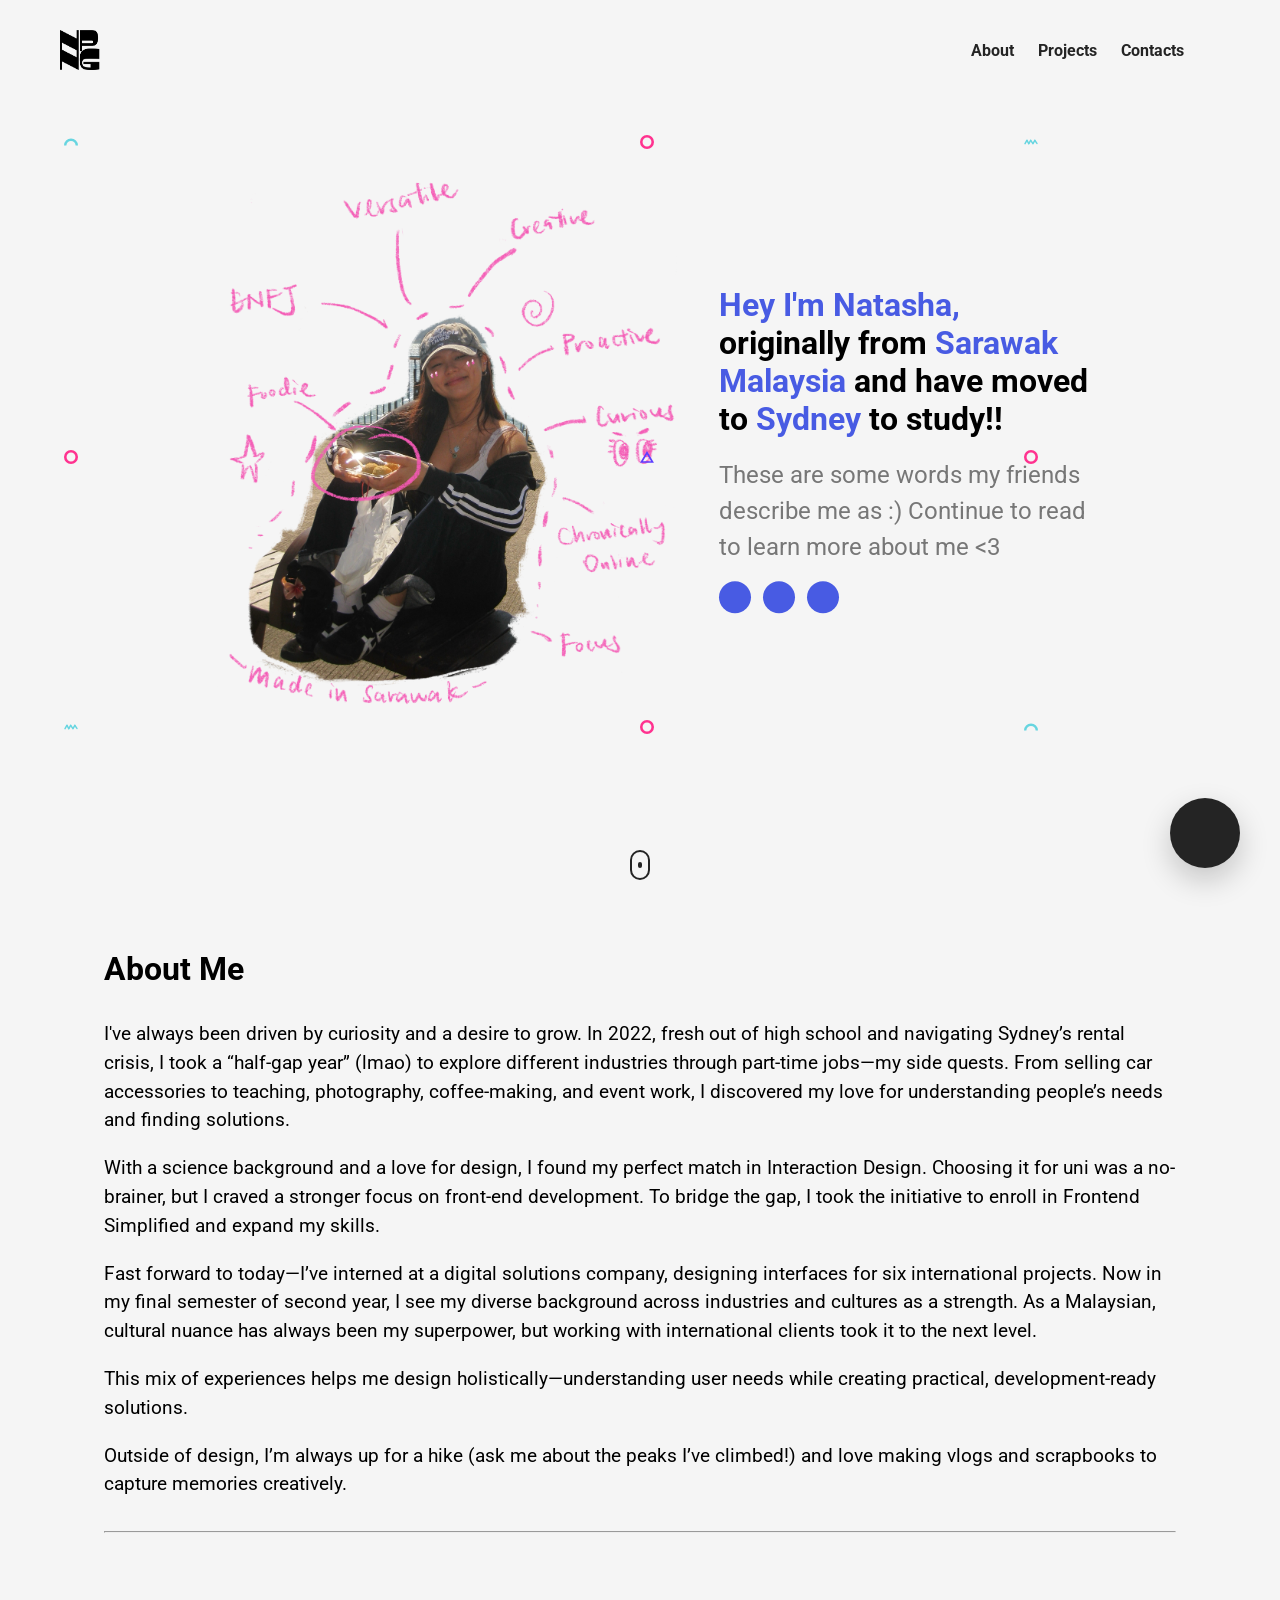
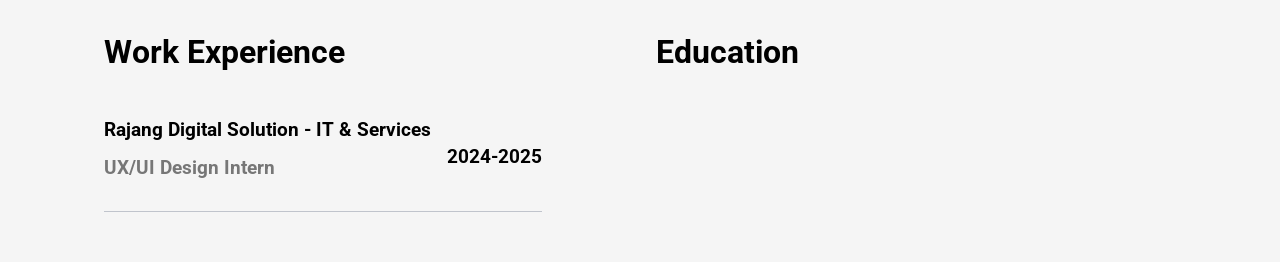
==== about.html @ e4302558 "about and herculabs casestudy" ====
<!DOCTYPE html>
<html lang="en">
  <head>
    <meta charset="UTF-8" />
    <meta name="viewport" content="width=device-width, initial-scale=1.0" />
    <title>About</title>
    <link rel="stylesheet" href="style.css" />
    <script
      src="https://kit.fontawesome.com/a0bb057924.js"
      crossorigin="anonymous"
    ></script>
    <script src="script.js"></script>
    <script
      type="text/javascript"
      src="https://cdn.jsdelivr.net/npm/@emailjs/browser@4/dist/email.min.js"
    ></script>
    <script type="text/javascript">
      (function () {
        emailjs.init("CjztJaVfCr5f5FXRR");
      })();
    </script>
  </head>
  <body>
    <section id="landing-page" onmousemove="moveBackground(event)">
      <nav>
        <figure>
          <a href="index.html"
            ><img id="personal-logo" src="./assets/personal--logo.png" alt=""
          /></a>
        </figure>
        <ul class="nav__link--list">
          <li class="nav__link">
            <a
              href="#"
              class="nav__link--anchor link__hover-effect link__hover-effect--black"
              onclick="toggleModal()"
              >About</a
            >
          </li>
          <li class="nav__link">
            <a
              href="#projects"
              class="nav__link--anchor link__hover-effect link__hover-effect--black"
              >Projects</a
            >
          </li>
          <li class="nav__link">
            <a
              href="#"
              class="nav__link--anchor link__hover-effect link__hover-effect--black"
              onclick="toggleModal()"
              >Contacts</a
            >
          </li>
          <li class="nav__link click" onclick="toggleContrast()">
            <a
              href="#"
              class="nav__link--anchor link__hover-effect link__hover-effect--black"
              ><i class="fas fa-adjust"></i
            ></a>
          </li>
        </ul>
      </nav>

      <header class="header">
        <div class="row__hori">
          <div >
            <figure class="me__img--wrapper">
              <img src="./assets/about/me.PNG" alt="" />
            </figure>
          </div>
          <div class="header__content">
            <h1 class="about--title text--blue">Hey I'm Natasha,</h1>
            <span
              ><h1 class="about--title">
                originally from
                <span class="text--blue">Sarawak Malaysia</span> and have moved
                to <span class="text--blue">Sydney</span> to study!!
              </h1></span
            >
            <br />
            <p class="about--subtitle">
              These are some words my friends describe me as :) Continue to read
              to learn more about me <3
            </p>

            <div class="social__list">
              <a
                href="https://www.linkedin.com/in/natasha-p-ng-9a0a41269/"
                target="_blank"
                class="social__link bg--blue click"
                ><i class="fab fa-linkedin-in"></i
              ></a>
              <a
                href="https://github.com/cubelemon"
                target="_blank"
                class="social__link bg--blue click"
                ><i class="fab fa-github"></i
              ></a>
              <a
                href="./assets/Natasha_Resume_August_2024 copy.pdf"
                target="_blank"
                class="social__link bg--blue click"
                ><i class="fas fa-file-pdf"></i
              ></a>
            </div>
          </div>

          <!-- <div class="row__half">
                <figure class="header__img--wrapper">
                    <img src="/assets/herculabs__mockup.png" alt="" class="header__img">
                </figure>
              </div> -->
        </div>
      </header>

      <a href="#">
        <button class="mail__btn click" onclick="toggleModal()">
          <i class="fa-solid fa-envelope"></i>
        </button>
      </a>
      <a href="#projects" class="scroll">
        <div class="scroll__icon click"></div>
      </a>

      <div class="modal">
        <div class="modal__half modal__about">
          <h3 class="modal__title modal__title--about">
            Here's a bit about me
          </h3>
          <h4 class="modal__sub-title modal__sub-title--about">
            UX Designer / Frontend Engineer
          </h4>
          <p class="modal__para">
            I'm a 19 year-old
            <b class="text--orange">Interaction Design Student</b> with a strong
            passion for developing websites with great
            <b class="text--orange">user experiences</b>.
            <br />
            I currently work on high difficulty engineering problems and design
            briefs from a team of <b class="text--orange">talented</b> and
            <b class="text--orange">experienced</b> software engineers every
            day.
          </p>
          <div class="modal__languages">
            <div class="modal__languages">
              <figure class="modal__language">
                <img
                  class="modal__language--img"
                  src="https://upload.wikimedia.org/wikipedia/commons/thumb/3/38/HTML5_Badge.svg/240px-HTML5_Badge.svg.png"
                  alt=""
                />
                <span class="language__name">HTML</span>
              </figure>
              <figure class="modal__language">
                <img
                  class="modal__language--img"
                  src="https://cdn.iconscout.com/icon/free/png-256/css-131-722685.png"
                  alt=""
                />
                <span class="language__name">CSS</span>
              </figure>
              <figure class="modal__language">
                <img
                  class="modal__language--img"
                  src="https://cdn.iconscout.com/icon/free/png-256/javascript-1-225993.png"
                  alt=""
                />
                <span class="language__name">JavaScript</span>
              </figure>

              <figure class="modal__language">
                <img
                  class="modal__language--img"
                  src="https://cdn.iconscout.com/icon/free/png-256/react-3-1175109.png"
                  alt=""
                />
                <span class="language__name">React</span>
              </figure>

              <figure class="modal__language">
                <img
                  class="modal__language--img"
                  src="https://static-00.iconduck.com/assets.00/figma-icon-1024x1024-mvfh9xsk.png"
                  alt=""
                />
                <span class="language__name">Figma</span>
              </figure>

              <figure class="modal__language">
                <img
                  class="modal__language--img"
                  src="https://seeklogo.com/images/A/adobe-illustrator-logo-775FAF240B-seeklogo.com.png"
                  alt=""
                />
                <span class="language__name">Illustrator</span>
              </figure>

              <figure class="modal__language">
                <img
                  class="modal__language--img"
                  src="https://upload.wikimedia.org/wikipedia/commons/thumb/a/af/Adobe_Photoshop_CC_icon.svg/2101px-Adobe_Photoshop_CC_icon.svg.png"
                  alt=""
                />
                <span class="language__name">Photoshop</span>
              </figure>
              <!-- <figure class="modal__language">
                  <img
                    class="modal__language--img"
                    src="https://cdn.iconscout.com/icon/free/png-256/typescript-3521774-2945272.png"
                    alt=""
                  /> -->
              <!-- <span class="language__name">TypeScript</span>
                </figure>
  
                <figure class="modal__language">
                  <img
                    class="modal__language--img"
                    src="https://mobx.js.org/img/mobx.png"
                    alt=""
                  />
                  <span class="language__name">MobX</span>
                </figure> -->

              <!-- <figure class="modal__language">
                  <img
                    class="modal__language--img"
                    src="https://cdn.iconscout.com/icon/free/png-256/vue-282497.png"
                    alt=""
                  />
                  <span class="language__name">Vue</span>
                </figure>
                <figure class="modal__language">
                  <img
                    class="modal__language--img"
                    src="https://cdn.iconscout.com/icon/free/png-256/nuxt-dot-js-3628959-3030184.png"
                    alt=""
                  />
                  <span class="language__name">Nuxt</span>
                </figure> -->
            </div>
          </div>
        </div>
        <div class="modal__half modal__contact">
          <i class="fas fa-times modal__exit click" onclick="toggleModal()"></i>
          <h3 class="modal__title modal__title--contact">Let's have a chat</h3>
          <h3 class="modal__sub-title modal__sub-title--contact">
            I'm currently open to new oppurtunities.
          </h3>
          <form id="contact__form" onsubmit="contact(event)">
            <div class="form__item">
              <label class="form__item--label" for="name">Name</label>
              <input class="input" type="text" name="user_name" required />
            </div>

            <div class="form__item">
              <label class="form__item--label" for="name">Email</label>
              <input class="input" type="email" name="user_email" required />
            </div>

            <div class="form__item">
              <label class="form__item--label" for="name">Message</label>
              <textarea
                class="input"
                type="text"
                name="message"
                required
              ></textarea>
            </div>

            <button id="contact__submit" class="form__submit">
              Send it my way
            </button>
          </form>
          <div class="modal__overlay modal__overlay--loading">
            <i class="fas fa-spinner"></i>
          </div>
          <div class="modal__overlay modal__overlay--success">
            Thanks for the message! Looking forward to speaking to you soon.
          </div>
        </div>
      </div>
      <img src="./assets/semi circle.svg" class="shape shape--0" />
      <img src="./assets/circle.svg" class="shape shape--1" />
      <img src="./assets/squiggly.svg" class="shape shape--2" />
      <img src="./assets/circle.svg" class="shape shape--3" />
      <img src="./assets/triangle.svg" class="shape shape--4" />
      <img src="./assets/circle.svg" class="shape shape--5" />
      <img src="./assets/squiggly.svg" class="shape shape--6" />
      <img src="./assets/circle.svg" class="shape shape--7" />
      <img src="./assets/semi circle.svg" class="shape shape--8" />
    </section>

    <section id="about__me">
      <div class="row">
        <div class="container direction__row">
          <h2 class="casestudy__title">About Me</h2>
          <p class="section__para">
            I've always been driven by curiosity and a desire to grow. In 2022,
            fresh out of high school and navigating Sydney’s rental crisis, I
            took a “half-gap year” (lmao) to explore different industries
            through part-time jobs—my side quests. From selling car accessories
            to teaching, photography, coffee-making, and event work, I
            discovered my love for understanding people’s needs and finding
            solutions.
          </p>
          <br />
          <p class="section__para">
            With a science background and a love for design, I found my perfect
            match in Interaction Design. Choosing it for uni was a no-brainer,
            but I craved a stronger focus on front-end development. To bridge
            the gap, I took the initiative to enroll in Frontend Simplified and
            expand my skills.
          </p>
          <br />
          <p class="section__para">
            Fast forward to today—I’ve interned at a digital solutions company,
            designing interfaces for six international projects. Now in my final
            semester of second year, I see my diverse background across
            industries and cultures as a strength. As a Malaysian, cultural
            nuance has always been my superpower, but working with international
            clients took it to the next level.
          </p>
          <br />
          <p class="section__para">
            This mix of experiences helps me design holistically—understanding
            user needs while creating practical, development-ready solutions.
          </p>
          <br />
          <p class="section__para">
            Outside of design, I’m always up for a hike (ask me about the peaks
            I’ve climbed!) and love making vlogs and scrapbooks to capture
            memories creatively.
          </p>
          <hr />
        </div>
      </div>
    </section>

    <section id="experiences">
        <div class="row">
            <div class="container direction__column">
                <div class="row__half row__left work">
                    <h2 class="casestudy__title">Work Experience</h2>
                    <ul class="exp__list">
                        <li class="exp__list--item">
                            <div class="list__left">
                                <h3 class="list__title">Rajang Digital Solution - IT & Services</h3>
                                <h3 class="list__subtitle">UX/UI Design Intern</h3>
                            </div>
                            <div class="list__right">
                                <h3 class="list__date">2024-2025</h3>
                            </div>

                        </li>
                    </ul>
                </div>
                <div class="row__half work">
                    <h2 class="casestudy__title">Education</h2>
                </div>
            </div>
        </div>
    </section>
  </body>
</html>
---- style.css ----
@import url('https://fonts.googleapis.com/css2?family=Inter:wght@100..900&family=Roboto:ital,wght@0,400;0,700;0,900;1,400;1,700;1,900&display=swap');

* {
    margin: 0;
    padding: 0;
    box-sizing: border-box;
    font-family: 'Roboto', sans-serif;
}

html {
    scroll-behavior: smooth;
}

li {
    list-style-type: none;
}

p {
    line-height: 1.5;
    font-size: 16px;
}

a {
    text-decoration: none;
}

hr {
    width: 100%;
    color: #777777;
   margin-top: 2rem;
}

section {
    background-color: rgb(245, 245, 245);
    transition: all 300ms ease;
}

.section__para {
    font-size: 1.2rem;
}

input, textarea {
    width: 100%;
    background-color: #242424;
    color: #fff;
    outline: none;
    border: 3px solid #c0c4cc;
    border-top: none;
    border-left: none;
    border-right: none;
    height: 40px;
    transition: all 300ms ease;
}

input:hover,
textarea:hover {
    border-color: #dcdfe6;
}

input:focus,
textarea:focus {
    border-color: #f06449;
}

textarea {
    resize: vertical;
    height: 100px;
    margin-top: 8px;
  }

label {
    font-size: 14px;
    font-weight: bold;
}

.container {
    padding: 50px 0;
    width: 100%;
}

.direction__row {
    display: flex;
    flex-direction: column;
    align-items: start;
}

.direction__column {
    display: flex;
}



.row {
    width: 100%;
    max-width: 1200px;
    margin: 0 auto;
    padding: 0 4rem;
}

.click{
    cursor: pointer;
    transition: all 300ms ease;
}

.click:hover {
    transform: scale(1.1);
}

.click:active {
    transform: scale(0.8);
}

.title {
    font-size: 120px;
    margin-bottom: 12px;
    text-align: left;
    line-height: 1;
}

.about--title {
    font-size: 2em;
}

.about--subtitle {
    font-size: 1.5em;
    color: #777777;
}

.text--orange {
    color: #f06449;
}

.text--blue {
    color: #485be3;
}

.button {
    cursor: pointer;
}

img {
    display: flex;
    width: 100%;
}

.link__hover-effect {
    position: relative;
}

.link__hover-effect:after {
    content: "";
    position: absolute;
    bottom: -3px;
    height: 3px;
    width: 0;
    right: 0;
    transition: all 300ms ease;
}

.link__hover-effect--white:after {
    background-color: white;
}

.link__hover-effect--black:after {
    background-color: black;
}

.link__hover-effect:hover:after {
    left: 0;
    width: 100%;
}

nav,
.scroll,
.header {
    opacity: 1;
    visibility: visible;
    transition: all 600ms 800ms;
}

.modal--open nav,
.modal--open .scroll,
.modal--open .header {
    opacity: 0;
    visibility: hidden;
    transition: all 400ms;
}

.dark-theme .title,
.dark-theme .section__para,
.dark-theme .section__title,
.dark-theme .section__sub-title,
.dark-theme .nav__link--anchor,
.dark-theme .fa-adjust,
.dark-theme .casestudy__title,
.dark-theme .case--title,
.dark-theme .case--para,
.dark-theme .item__list--item,
.dark-theme .header__para,
.dark-theme .about--title
{
    color: white;
}

.dark-theme section
{
    background-color: #242424;
}

.dark-theme #personal-logo {
    filter: invert(1);
}

.dark-theme .scroll__icon {
    border-color: white;
}

.dark-theme .scroll__icon:after,
.dark-theme .link__hover-effect--black:after {
    background-color: white;
}

.dark-theme .mail__btn {
    background-color: white;
    color: #242424;
}
/*

    NAVIGATION

*/

#personal-logo {
    width: 40px;
    height: 40px;
}

nav {
    display: flex;
    justify-content: space-between;
    align-items: center;
    width: 100%;
    max-width: 1200px;
    margin: 0 auto;
    padding: 0 20px;
    height: 100px;
}

.nav__link--list {
    display: flex;
}

.nav__link {
    margin: 0 12px;
}

.nav__link--anchor {
    text-decoration: none;
    font-size: 16px;
    color: #242424;
    font-weight: 700;
}

.fa-adjust {
    font-size: 20px;
}

/*

    LANDING PAGE

*/

#landing-page {
    min-height: 100vh;
}

.header {
    position: absolute;
    top: 50%;
    left: 50%;
    transform: translate(-50%, -50%);
    width: 100%;
    max-width: 1000px;
    padding: 0 30px;
}

.header__para {
    font-size: 24px;
    line-height: 2;
    max-width: 600px;
}

.social__list {
    display: flex;
    margin-top: 16px;
}

.social__link {
    background-color: #f06449;
    color: white;
    padding: 6px;
    width: 32px;
    height: 32px;
    font-size: 14px;
    margin-right: 12px;
    display: flex;
    justify-content: center;
    align-items: center;
    border-radius: 50%;
}

.bg--blue {
    background-color: #485be3
}

.mail__btn {
    width: 70px;
    height: 70px;
    font-size: 32px;
    border-radius: 50%;
    box-shadow: 0 12px 30px 0 rgb(0, 0, 0, 0.2);
    border: none;
    background-color: #242424;
    color: white;
    position: absolute;
    bottom: 32px;
    right: 40px;
    z-index: 100;
    position: fixed;
}

.scroll {
    position: absolute;
    bottom: 20px;
    left: 50%;
    transform: translateX(-50%);
}

.scroll__icon {
    width: 20px;
    height: 30px;
    border: 2px solid #242424;
    border-radius: 24px;
    display: flex;
    align-items: center;
    justify-content: center;
}

.scroll__icon:after {
    content: "";
    width: 4px;
    height: 6px;
    background-color: #242424;
    border-radius: 2px;
    animation:scroll 1000ms infinite alternate-reverse;
}

@keyframes scroll {
    0% {
        transform: translateY(3px);
    }

    100% {
        transform: translateY(-3px);
    }
}

/*

    MODAL

*/
.modal {
    position: absolute;
    top: 50%;
    left: 50%;
    transform: translate(-50%, -50%);
    width: 90%;
    max-width: 1100px;
    height: 700px;
    border-radius: 20px;
    overflow: hidden;
    display: flex;
    visibility: hidden;
    z-index: -1;
    transition: visibility 1s, z-index 1s, box-shadow 0.5s ease;
}

.modal--open .modal{
    z-index: 60;
    box-shadow: 0 20px 80px rgb(0, 0, 0, 0.55);
    visibility: visible;
}

.modal__half {
    width: 50%;
    padding: 40px 72px;
    display: flex;
    flex-direction: column;
    justify-content: center;
    position: relative;
    transition: all 300ms ease-in;
}


.modal--open .modal__about,
.modal--open .modal__contact {
    transform: translateX(0%)
}

.modal__about {
    background-color: rgb(245, 245, 245);
    display: flex;
    flex-direction: column;
    transform: translateX(-110%);
}

.modal__languages {
    display: flex;
    flex-wrap: wrap;
}

.modal__language {
    width: 25%;
    padding: 16px;
    position:relative;
    display: flex;
    flex-direction: column;
    align-items: center;
    transition: all 300ms ease;
}

.modal__language:hover .language__name {
    transform: scale(1);
}

.modal__language:hover {
    filter: brightness(80%);
    transform: scale(0.9);
}

.language__name {
    position: absolute;
    bottom: -10px;
    transform: scale(0);
    transition: all 300ms ease;
}

.modal__contact {
    background-color: #242424;
    color: white;
    transform: translateX(110%);
}

.form__item {
    display: flex;
    flex-direction: column;
}

.modal__title {
    font-size: 26px;
}

.modal__sub-title {
    font-size: 16px;
    margin: 12px 0 24px 0;
}

.modal__para {
    margin-bottom: 12px;
    line-height: 1.75;
}

.form__item {
    margin-bottom: 20px;
}


.form__submit {
    background-color: #f06449;
    border: 2px solid #f06449;
    color: white;
    font-weight: 700;
    width: 100%;
    max-width: 240px;
    padding: 12px 24px;
    font-size: 20px;
}

.form__submit:hover {
    border-color: #fff;
    background-color: transparent;
}

.form__submit:active {
    border-color: #f06449;
    color: #f06449;
}

.modal__overlay {
    position: absolute;
    top: 0;
    left: 0;
    width: 100%;
    height: 100%;
    display: none;
    justify-content: center;
    align-items: center;
    z-index: -1;
}

.modal__overlay--loading {
    background-color: #242424;
    font-size: 80px;
}

.modal__overlay--success {
    background-color: #539d96;
    font-size: 36px;
    font-weight: 700;
    text-align: center;
    padding: 24px;
}

.modal__overlay--visible {
    z-index: 1;
    display: flex;
}

.fa-spinner {
    animation: spinner 750ms infinite linear;
}

@keyframes spinner {
    0% {
        transform: rotate(0);
    }

    100% {
        transform: rotate(360deg);
    }
}

.modal__exit {
    position: absolute;
    top: 30px;
    right: 40px;
    color: #fff;
    font-size: 36px;
    z-index: 100;
}

/*

    PROJECTS

*/

.project {
    margin-bottom: 135px;
  }

.section__title {
    text-align: center;
    font-size: 48px;
    margin-bottom: 60px;
}

.project__img {
    width: 100%;
    transition: all 450ms ease;
}

.project__wrapper {
    position: relative;
    border-radius: 20px;
    box-shadow: 0 20px 80px 0 rgb(0, 0, 0, 0.45);
    overflow: hidden;
}

.project__wrapper:hover .project__description {
    opacity: 1;
    transform: translateY(-50%);
}

.project__wrapper:hover .project__img {
    transform: scale(1.07);
    filter: blur(5px);
}

.project__description {
    position: absolute;
    top: 50%;
    left: 30%;
    transform: translateY(-100%);
    opacity: 0;
    transition: opacity 300ms, transform 450ms ease;
    color: white;
    max-width: 550px;
}

.project__wrapper:hover .project__wrapper--bg {
    opacity: 0.7;
}

.project__description--title {
    font-size: 40px;
}

.project__description--sub-title {
    margin-top: 8px;
}

.project__description--links {
    color: white;
    font-size: 20px;
    margin-right: 16px;
}

.project__description--para {
    margin: 16px 0;
}

.project__wrapper--bg {
    position: absolute;
    top: 0;
    left: 0;
    width: 100%;
    height: 100%;
    background-color: #1c1d25;
    opacity: 0;
    transition: all 450ms ease;
}


/*

CASESTUDY

*/

.row__hori {
    display: flex;
    flex-direction: row;
    justify-content: center;
    align-items: center;
}

.casestudy__title {
    font-size: 2rem;
    display: flex;
    justify-content: center;
    padding-bottom: 2rem;
}

.casestudy__item {
    display: flex;
    flex-direction: column;
    margin-bottom: 5rem;
    justify-content: center;
}

.header__img--wrapper {
    padding-left: 24px;
}

.casestudy__item--row {
    display: flex;
    flex-direction: row;
    justify-content: center;
    align-items: center;
}

.casestudy__img--wrapper {
 display: flex;
 width: 50%;
 
}

.casestudy__item--img {
    display: flex;
    z-index: 1;
}

.casestudy__item--content {
    display: flex;
    flex-direction: column;
    width: 50%;
}

.right {
    padding-left: 1rem;
}

.item__list--item {
    list-style-type:decimal;
    padding-bottom: 0.5rem;
}

.item__column {
    display: flex;
    flex-direction: column;
}

.item__wide {
    width: 80%;
    justify-content: center;
}

.column__title {
    text-align: center;
}

.bottom {
    padding-top: 2rem;
}

.prototype {
    z-index: 1;
}

/*

ABOUT

*/

.row__half {
    width: 50%;
    display: flex;
    flex-direction: column;
    align-items: start;
}

.row__left {
    margin-right: 2rem;
}

.exp__list--item {
    display: flex;
    width: 100%;
    justify-content:space-between;
    padding: 1rem 0;
    border-bottom: 1px solid #c0c4cc; 
}

.list__right {
    padding-left: 1rem;
    display: flex;
    align-items: center;
}

.list__subtitle {
    color: #777777;
    padding: 1rem 0;
}


/*

   FOOTER

*/

footer {
    position: relative;
    background-color: #242424;
    display: flex;
    padding: 6% 0;
}

.footer__row {
    display: flex;
    flex-direction: column;
    align-items: center;
}

.footer__logo--img {
    width: 70px;
    filter: invert(1);
}

.footer__social--list {
    width: 100%;
    max-width: 60%;
    display: flex;
    justify-content: space-around;
    margin: 28px 0;

}

.footer__social--link,
.footer__copyright {
    color: white;
}


/*

   SHAPES

*/
.shape {
    position: fixed;
    width: 1.5vh;
}
.shape--0 {
    top: 15vh;
    left: 5vw;
}
.shape--1 {
    top: 15vh;
    left: 50vw;
}
.shape--2 {
    top: 15vh;
    left: 80vw;
}
.shape--3 {
    top: 50vh;
    left: 5vw;
}
.shape--4 {
    top: 50vh;
    left: 50vw;
}
.shape--5 {
    top: 50vh;
    left: 80vw;
}
.shape--6 {
    top: 80vh;
    left: 5vw;
}
.shape--7 {
    top: 80vh;
    left: 50vw;
}
.shape--8 {
    top: 80vh;
    left: 80vw;
}

/* 

    Small phones, tablets, large smart phones 

*/

@media (max-width: 768px) {
    .title {
        font-size: 80px;
    }
    .header__para {
        font-size: 20px;
    }

    .modal {
        height: auto;
        width: 95%;
        flex-direction: column-reverse;
    }

    .modal__half {
        width: 100%;
    }


}

/* 

Small phone

*/
@media(max-width: 480px) {
    .title {
        font-size: 48px;
    }

    .header {
        font-size: 18px;
    }

    .nav__link:first-child {
        display: none;
    }

    .project__description--para {
        display: none;
    }

    .project__description {
        left: 0;
        padding: 0;
        width: 100%;
        text-align: center;
    }

    .project__description--sub-title {
        margin-bottom: 8px;
    }

    .modal__half {
        padding: 40px;
    }
}
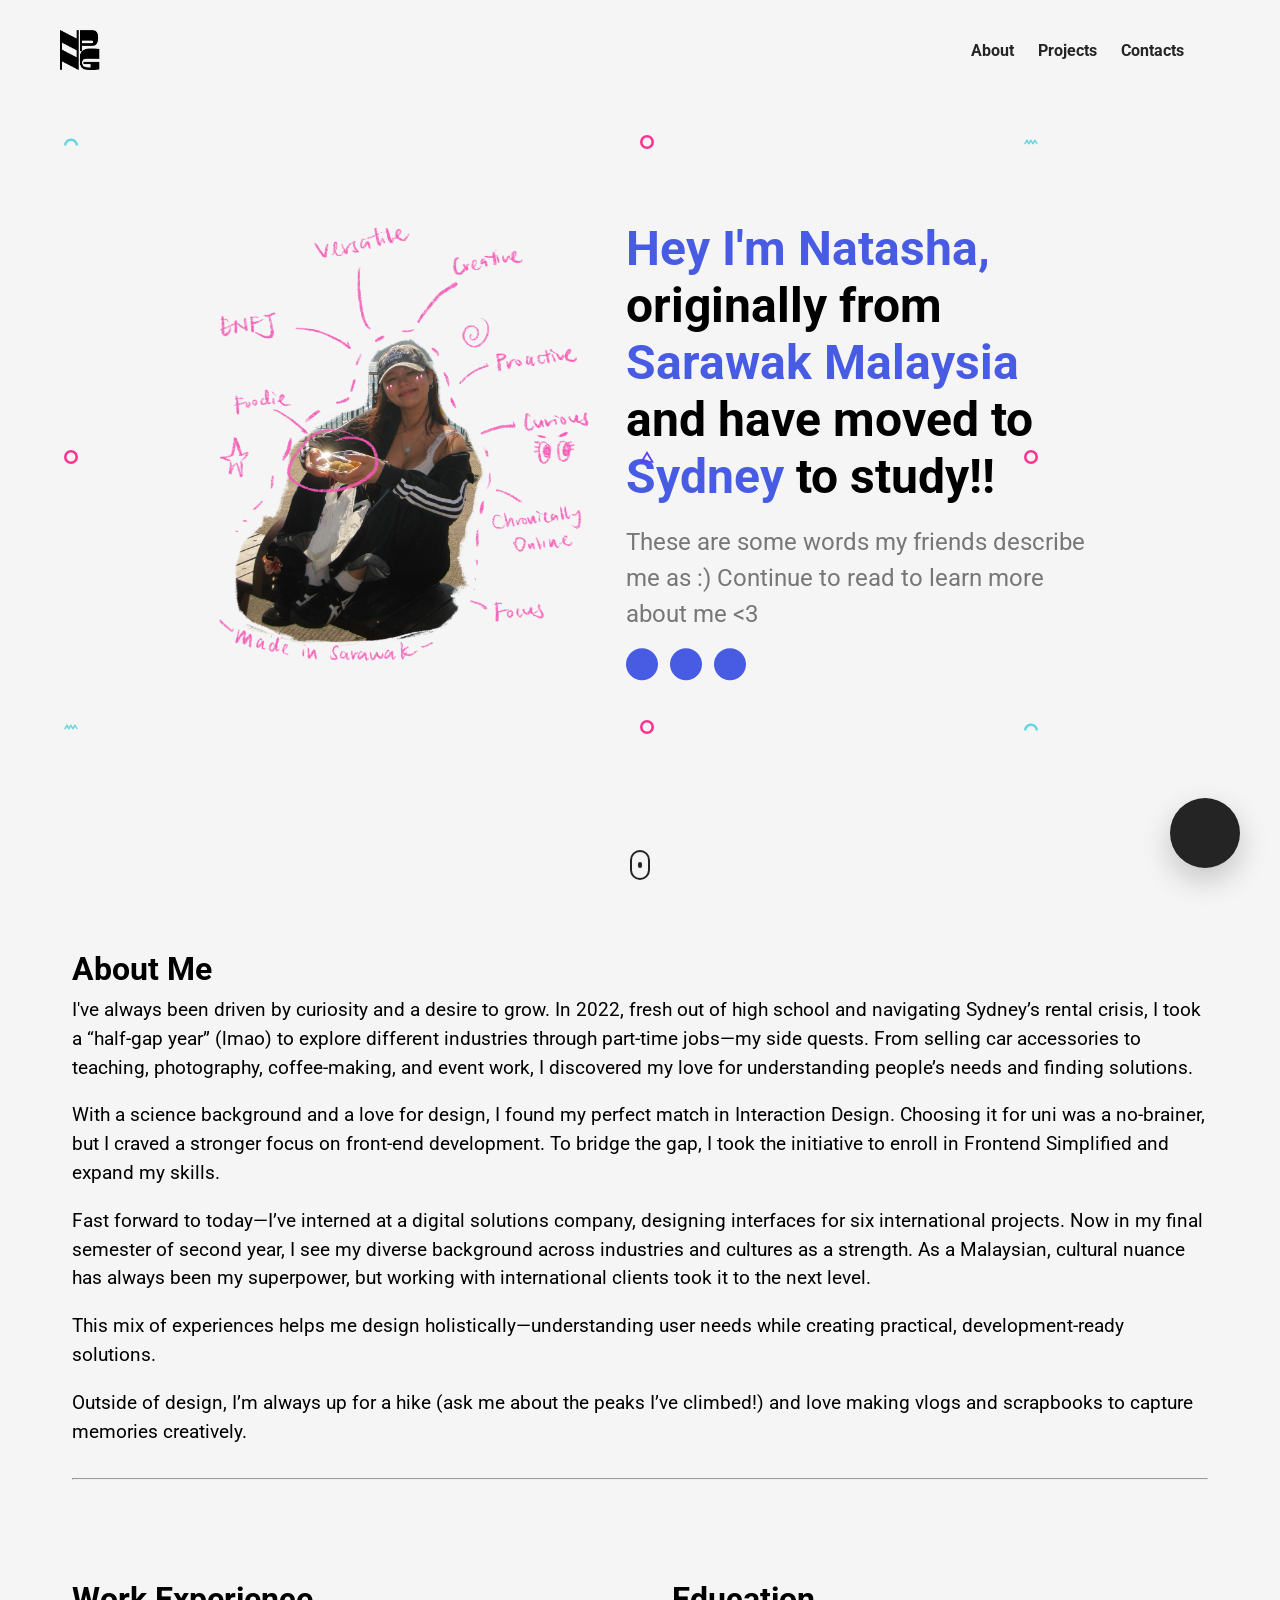
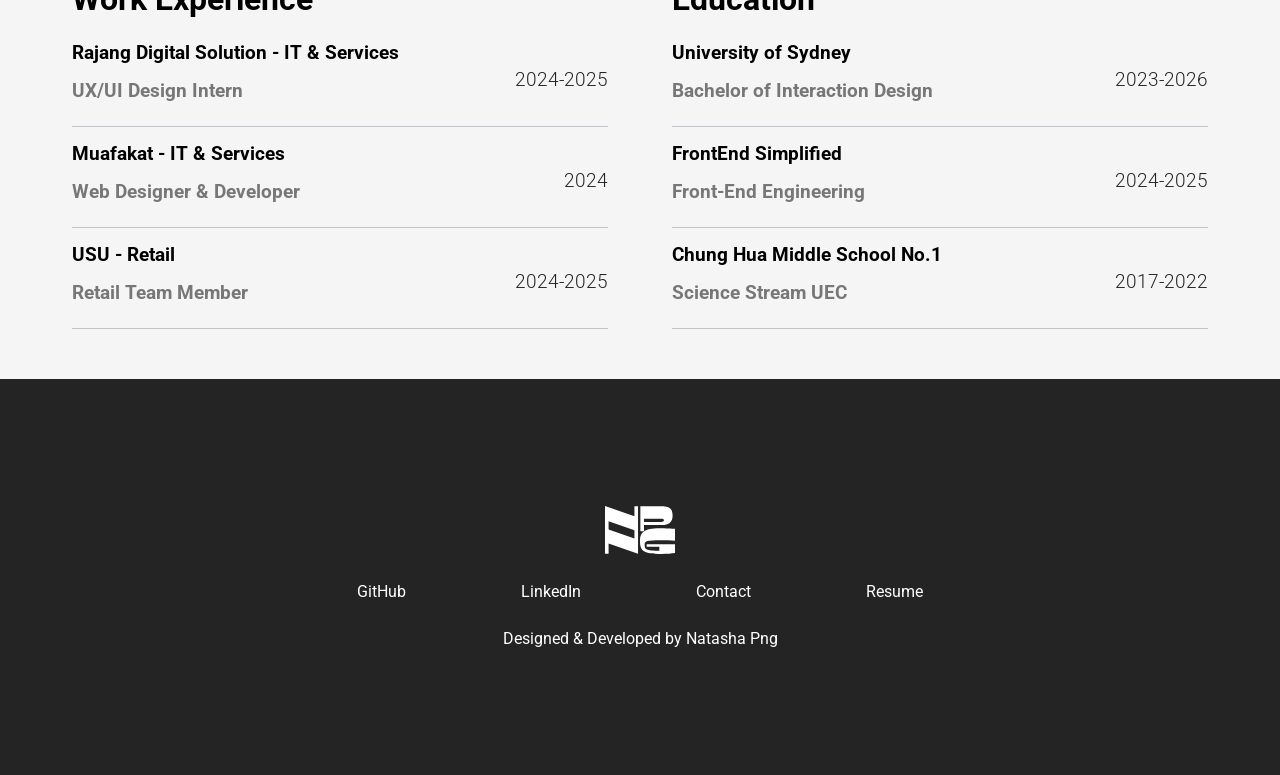
==== commit eced5498: "about done, herculabs half" ====
--- a/about.html
+++ b/about.html
@@ -63,7 +63,7 @@
       </nav>
 
       <header class="header">
-        <div class="row__hori">
+        <div class="row__hori row__header">
           <div >
             <figure class="me__img--wrapper">
               <img src="./assets/about/me.PNG" alt="" />
@@ -351,15 +351,109 @@
                             <div class="list__right">
                                 <h3 class="list__date">2024-2025</h3>
                             </div>
-
+                        </li>
+                        <li class="exp__list--item">
+                            <div class="list__left">
+                                <h3 class="list__title">Muafakat - IT & Services</h3>
+                                <h3 class="list__subtitle">Web Designer & Developer</h3>
+                            </div>
+                            <div class="list__right">
+                                <h3 class="list__date">2024</h3>
+                            </div>
+                        </li>
+                        <li class="exp__list--item">
+                            <div class="list__left">
+                                <h3 class="list__title">USU - Retail</h3>
+                                <h3 class="list__subtitle">Retail Team Member</h3>
+                            </div>
+                            <div class="list__right">
+                                <h3 class="list__date">2024-2025</h3>
+                            </div>
                         </li>
                     </ul>
                 </div>
                 <div class="row__half work">
                     <h2 class="casestudy__title">Education</h2>
+                    <ul class="exp__list">
+                        <li class="exp__list--item">
+                            <div class="list__left">
+                                <h3 class="list__title">University of Sydney</h3>
+                                <h3 class="list__subtitle">Bachelor of Interaction Design</h3>
+                            </div>
+                            <div class="list__right">
+                                <h3 class="list__date">2023-2026</h3>
+                            </div>
+                        </li>
+                        <li class="exp__list--item">
+                            <div class="list__left">
+                                <h3 class="list__title">FrontEnd Simplified</h3>
+                                <h3 class="list__subtitle">Front-End Engineering</h3>
+                            </div>
+                            <div class="list__right">
+                                <h3 class="list__date">2024-2025</h3>
+                            </div>
+                        </li>
+                        <li class="exp__list--item">
+                            <div class="list__left">
+                                <h3 class="list__title">Chung Hua Middle School No.1</h3>
+                                <h3 class="list__subtitle">Science Stream UEC</h3>
+                            </div>
+                            <div class="list__right">
+                                <h3 class="list__date">2017-2022</h3>
+                            </div>
+                        </li>
+                    </ul>
                 </div>
             </div>
         </div>
     </section>
+
+    <footer>
+        <div class="container">
+          <div class="row footer__row">
+            <figure>
+              <img
+                class="footer__logo--img"
+                src="./assets/personal--logo.svg"
+                alt=""
+              />
+            </figure>
+            <div class="footer__social--list">
+              <a
+                href="https://github.com/cubelemon"
+                target="_blank"
+                class="footer__social--link link__hover-effect link__hover-effect--white"
+              >
+                GitHub
+              </a>
+  
+              <a
+                href="https://www.linkedin.com/in/natasha-p-ng-9a0a41269/"
+                target="_blank"
+                class="footer__social--link link__hover-effect link__hover-effect--white"
+              >
+                LinkedIn
+              </a>
+  
+              <a
+                href="#"
+                class="footer__social--link link__hover-effect link__hover-effect--white"
+                onclick="toggleModal()"
+              >
+                Contact
+              </a>
+  
+              <a
+                href="./assets/Natasha_Resume_August_2024 copy.pdf"
+                target="_blank"
+                class="footer__social--link link__hover-effect link__hover-effect--white"
+              >
+                Resume
+              </a>
+            </div>
+            <div class="footer__copyright">Designed & Developed by Natasha Png</div>
+          </div>
+        </div>
+      </footer>
   </body>
 </html>
--- a/style.css
+++ b/style.css
@@ -94,7 +94,7 @@
     width: 100%;
     max-width: 1200px;
     margin: 0 auto;
-    padding: 0 4rem;
+    padding: 0 2rem;
 }
 
 .click{
@@ -118,7 +118,7 @@
 }
 
 .about--title {
-    font-size: 2em;
+    font-size: 3em;
 }
 
 .about--subtitle {
@@ -650,8 +650,8 @@
 .casestudy__title {
     font-size: 2rem;
     display: flex;
-    justify-content: center;
-    padding-bottom: 2rem;
+    justify-content: start;
+    padding-bottom: 0.5rem;
 }
 
 .casestudy__item {
@@ -730,18 +730,18 @@
     width: 50%;
     display: flex;
     flex-direction: column;
-    align-items: start;
 }
 
 .row__left {
-    margin-right: 2rem;
+    margin-right: 4rem;
 }
 
 .exp__list--item {
     display: flex;
     width: 100%;
     justify-content:space-between;
-    padding: 1rem 0;
+    padding-top: 1rem;
+    padding-bottom: 0.5rem;
     border-bottom: 1px solid #c0c4cc; 
 }
 
@@ -754,6 +754,11 @@
 .list__subtitle {
     color: #777777;
     padding: 1rem 0;
+}
+
+.list__date {
+    color: #242424;
+    font-weight: 300
 }
 
 
@@ -875,17 +880,32 @@
 
 */
 @media(max-width: 480px) {
-    .title {
+    .title
+     {
         font-size: 48px;
     }
 
-    .header {
+    .header,
+    .about--title {
         font-size: 18px;
     }
 
-    .nav__link:first-child {
+    .about--subtitle {
+        font-size: 16px;
+    }
+
+    br {
+        line-height: 16px;
+    }
+
+    .section__para {
+        font-size: 1rem;
+    }
+
+    .nav__link:nth-child(2) {
         display: none;
     }
+    
 
     .project__description--para {
         display: none;
@@ -905,4 +925,25 @@
     .modal__half {
         padding: 40px;
     }
+
+    .row__header {
+        flex-direction: column;
+    }
+
+    .direction__column {
+        flex-direction: column;
+    }
+
+    .row__half {
+        width: 100%;
+    }
+
+    .row__left {
+        padding: 0;
+        margin-bottom: 1.2rem;
+    }
+
+
+
+ 
 }
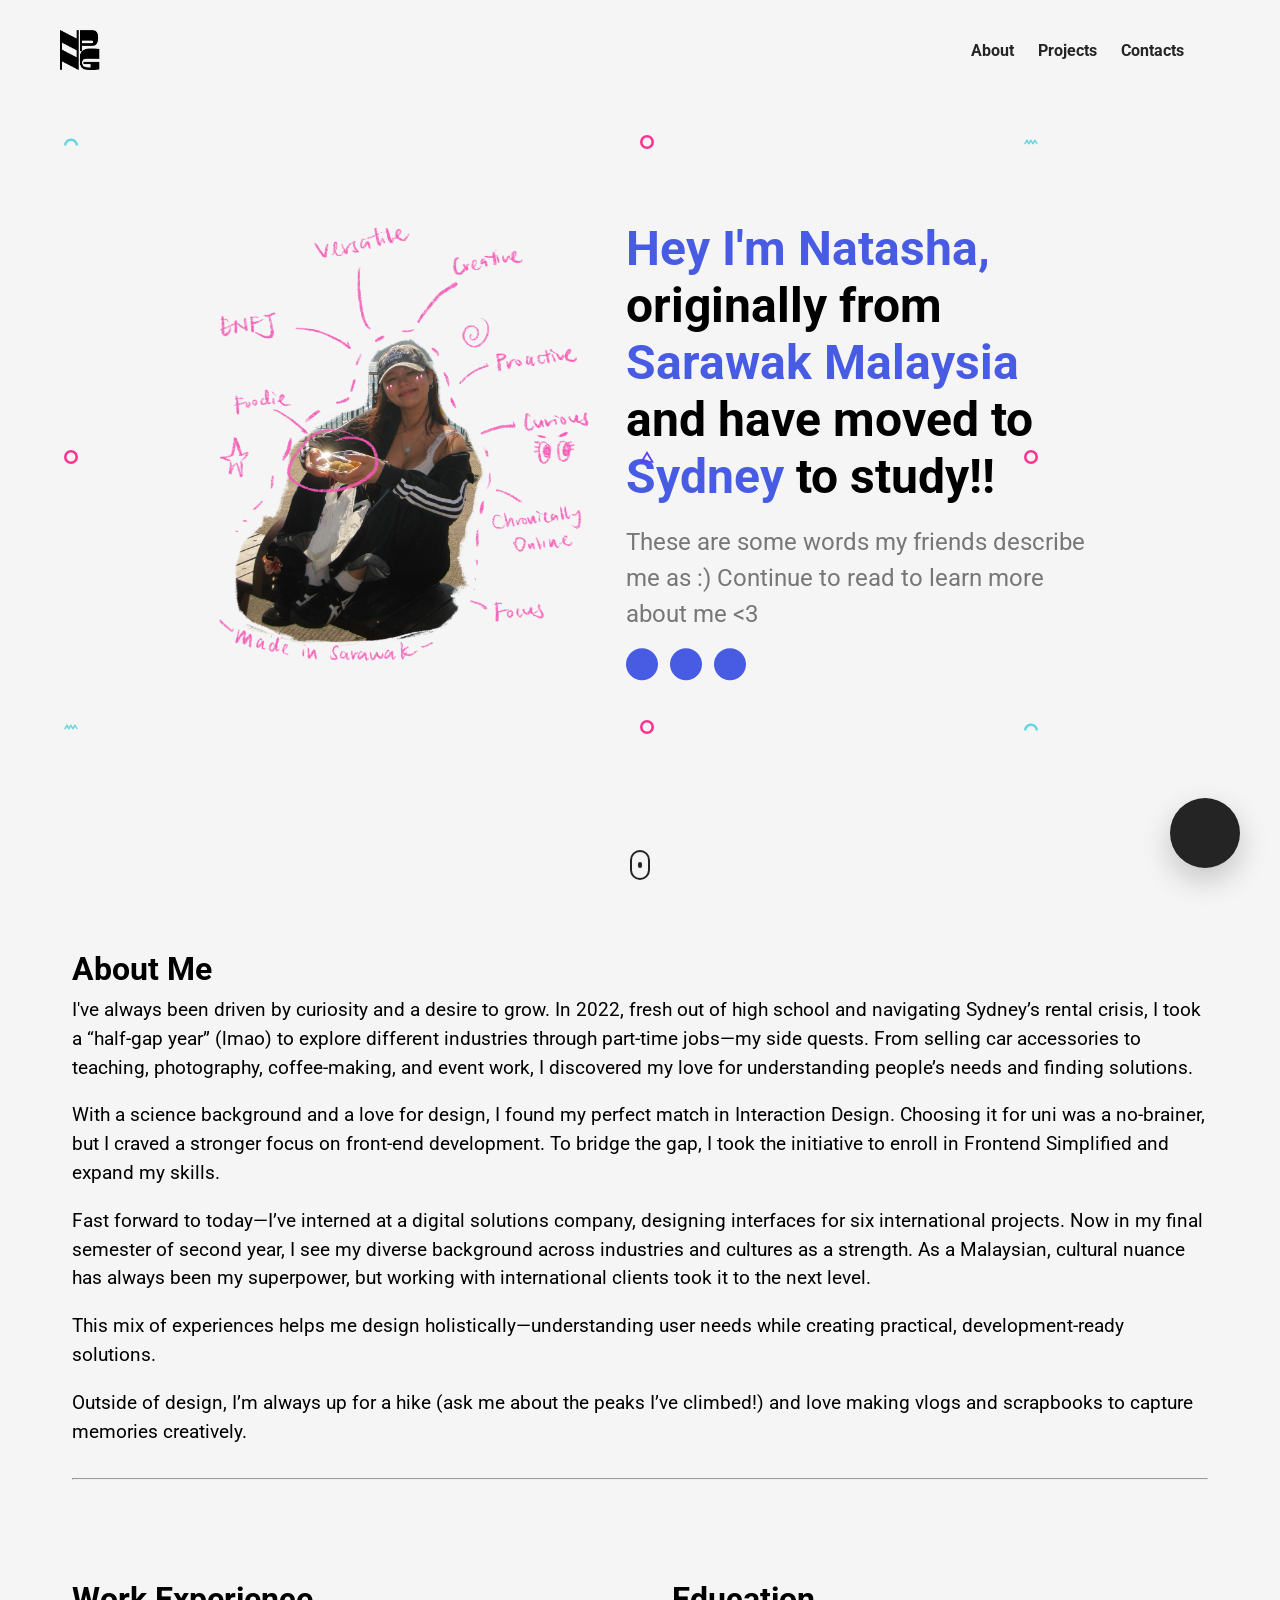
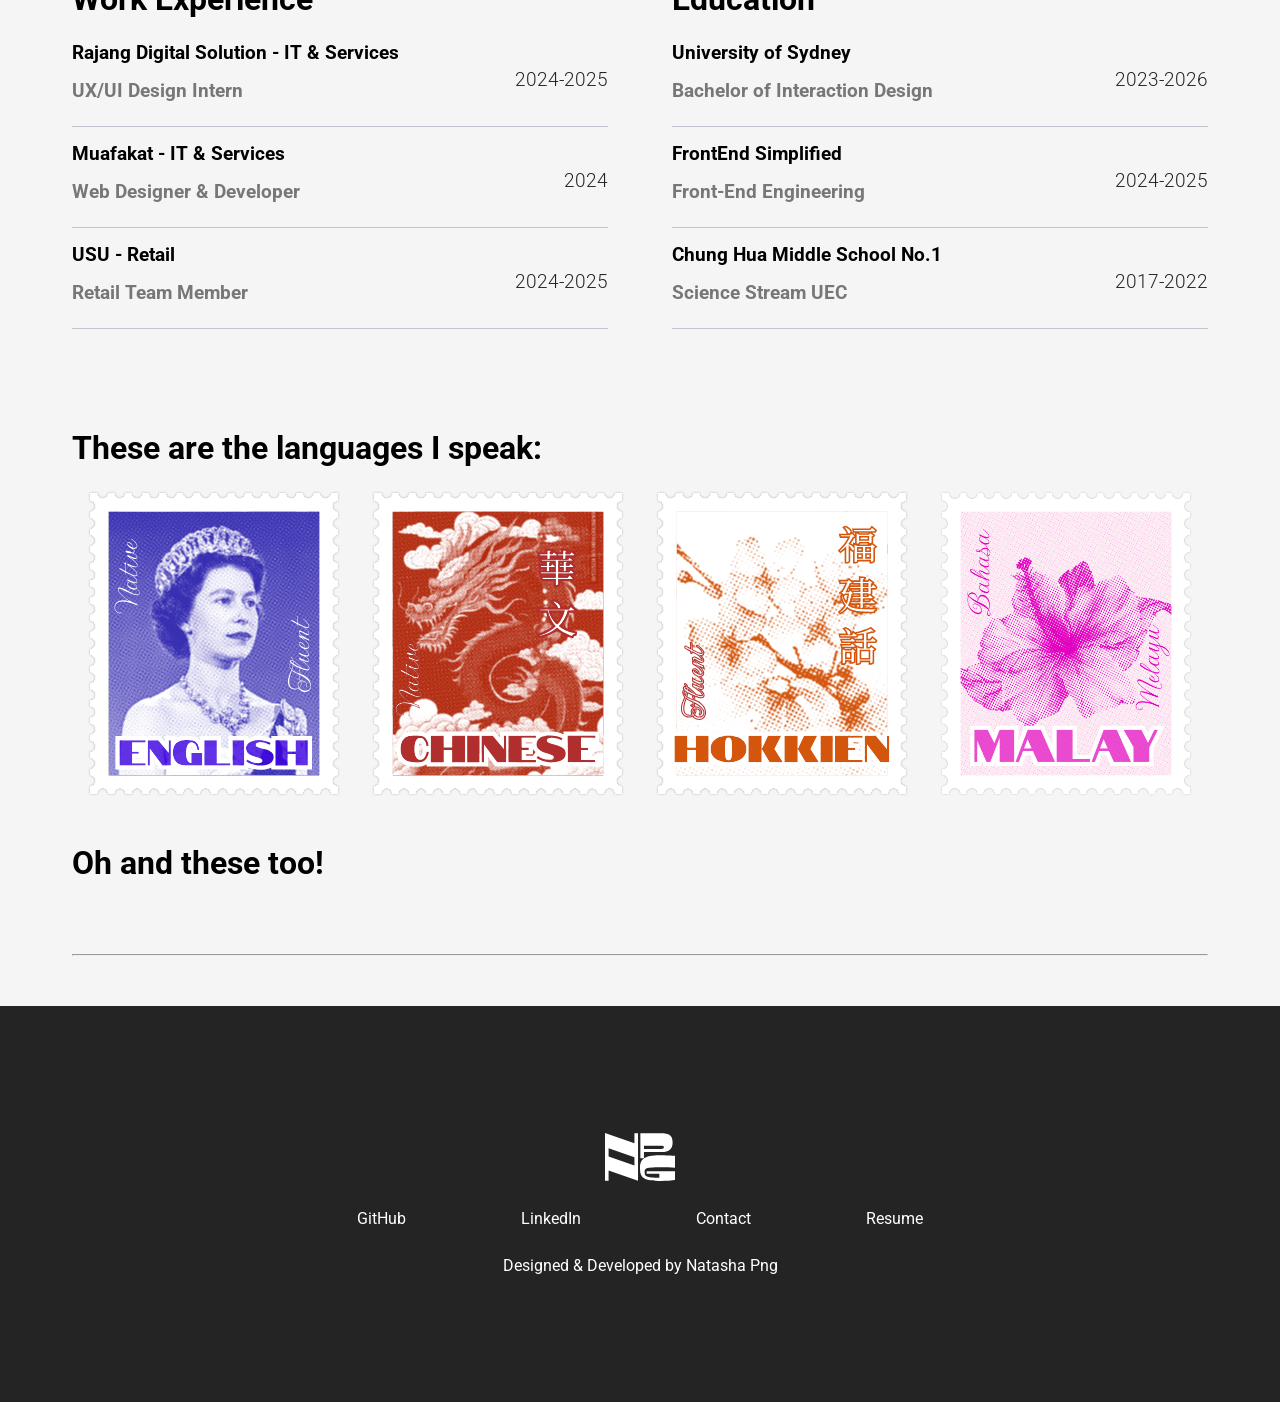
==== commit 6bef553c: "about languages" ====
--- a/about.html
+++ b/about.html
@@ -408,6 +408,95 @@
         </div>
     </section>
 
+    <section id="about__me">
+      <div class="row">
+        <div class="container direction__row">
+          <h2 class="casestudy__title">These are the languages I speak:</h2>
+          <ul class="language__list">
+            <figure class="language__wrapper">
+              <img src="./assets/language/Language=English.svg" alt="" class="bahasa">
+            </figure>
+            <figure class="language__wrapper">
+              <img src="./assets/language/Language=Chinese.svg" alt="" class="bahasa">
+            </figure>
+            <figure class="language__wrapper">
+              <img src="./assets/language/Language=Hokkien.svg" alt="" class="bahasa">
+            </figure>
+            <figure class="language__wrapper">
+              <img src="./assets/language/Language=Malay.png" alt="" class="bahasa">
+            </figure>
+          </ul>
+          <h2 class="casestudy__title">Oh and these too!</h2>
+
+            <div class="modal__languages language__row">
+              <figure class="modal__language">
+                <img
+                  class="modal__language--img"
+                  src="https://upload.wikimedia.org/wikipedia/commons/thumb/3/38/HTML5_Badge.svg/240px-HTML5_Badge.svg.png"
+                  alt=""
+                />
+                <span class="language__name">HTML</span>
+              </figure>
+              <figure class="modal__language">
+                <img
+                  class="modal__language--img"
+                  src="https://cdn.iconscout.com/icon/free/png-256/css-131-722685.png"
+                  alt=""
+                />
+                <span class="language__name">CSS</span>
+              </figure>
+              <figure class="modal__language">
+                <img
+                  class="modal__language--img"
+                  src="https://cdn.iconscout.com/icon/free/png-256/javascript-1-225993.png"
+                  alt=""
+                />
+                <span class="language__name">JavaScript</span>
+              </figure>
+
+              <figure class="modal__language">
+                <img
+                  class="modal__language--img"
+                  src="https://cdn.iconscout.com/icon/free/png-256/react-3-1175109.png"
+                  alt=""
+                />
+                <span class="language__name">React</span>
+              </figure>
+
+              <figure class="modal__language">
+                <img
+                  class="modal__language--img"
+                  src="https://static-00.iconduck.com/assets.00/figma-icon-1024x1024-mvfh9xsk.png"
+                  alt=""
+                />
+                <span class="language__name">Figma</span>
+              </figure>
+
+              <figure class="modal__language">
+                <img
+                  class="modal__language--img"
+                  src="https://seeklogo.com/images/A/adobe-illustrator-logo-775FAF240B-seeklogo.com.png"
+                  alt=""
+                />
+                <span class="language__name">Illustrator</span>
+              </figure>
+
+              <figure class="modal__language">
+                <img
+                  class="modal__language--img"
+                  src="https://upload.wikimedia.org/wikipedia/commons/thumb/a/af/Adobe_Photoshop_CC_icon.svg/2101px-Adobe_Photoshop_CC_icon.svg.png"
+                  alt=""
+                />
+                <span class="language__name">Photoshop</span>
+              </figure>
+
+            </div>
+
+          <hr />
+        </div>
+      </div>
+    </section>
+
     <footer>
         <div class="container">
           <div class="row footer__row">
--- a/style.css
+++ b/style.css
@@ -558,8 +558,15 @@
 */
 
 .project {
-    margin-bottom: 135px;
+    margin-bottom: 4rem;
+    width: 50%;
+    padding: 0rem 1rem;
   }
+
+.project__list {
+    display: flex;
+    flex-wrap: wrap
+}
 
 .section__title {
     text-align: center;
@@ -592,7 +599,7 @@
 .project__description {
     position: absolute;
     top: 50%;
-    left: 30%;
+    left: 10%;
     transform: translateY(-100%);
     opacity: 0;
     transition: opacity 300ms, transform 450ms ease;
@@ -633,6 +640,43 @@
     transition: all 450ms ease;
 }
 
+/*
+
+DESIGNS
+
+*/
+
+.design__list {
+    display: flex;
+    flex-wrap: wrap;
+
+}
+
+.design {
+    padding: 0rem 1rem;
+    width: 50%;
+    margin-bottom: 3rem;
+}
+
+.design__img--wrapper {
+    display: flex;
+    z-index: 100;
+    margin-bottom: 2rem;
+}
+
+.design__caption {
+    margin-bottom: 1rem;
+}
+
+.grey {
+    color: #777777;
+}
+
+.design__img {
+    border-radius: 16px;
+    box-shadow: 0 20px 80px 0 rgb(0, 0, 0, 0.2);
+    z-index: 1000;
+}
 
 /*
 
@@ -689,6 +733,16 @@
     width: 50%;
 }
 
+.title-center {
+    width: 100%;
+    justify-content: center;
+    margin-bottom: 1rem;
+}
+
+iframe {
+    z-index: 100;
+}
+
 .right {
     padding-left: 1rem;
 }
@@ -761,6 +815,24 @@
     font-weight: 300
 }
 
+.language__list {
+    display: flex;
+    margin-bottom: 2rem;
+
+}
+
+.language__wrapper {
+    padding: 1rem;
+    transition: transform 0.3s ease-in-out; /* Smooth animation */
+  }
+  
+  .language__wrapper:hover {
+    transform: scale(1.1); /* Makes it 10% bigger on hover */
+  }
+
+  .language__row {
+   flex-wrap: nowrap;
+  }
 
 /*
 
@@ -918,6 +990,15 @@
         text-align: center;
     }
 
+    .project__list {
+        flex-direction: column;
+    }
+
+    .project,
+    .design {
+        width:100%
+    }
+
     .project__description--sub-title {
         margin-bottom: 8px;
     }
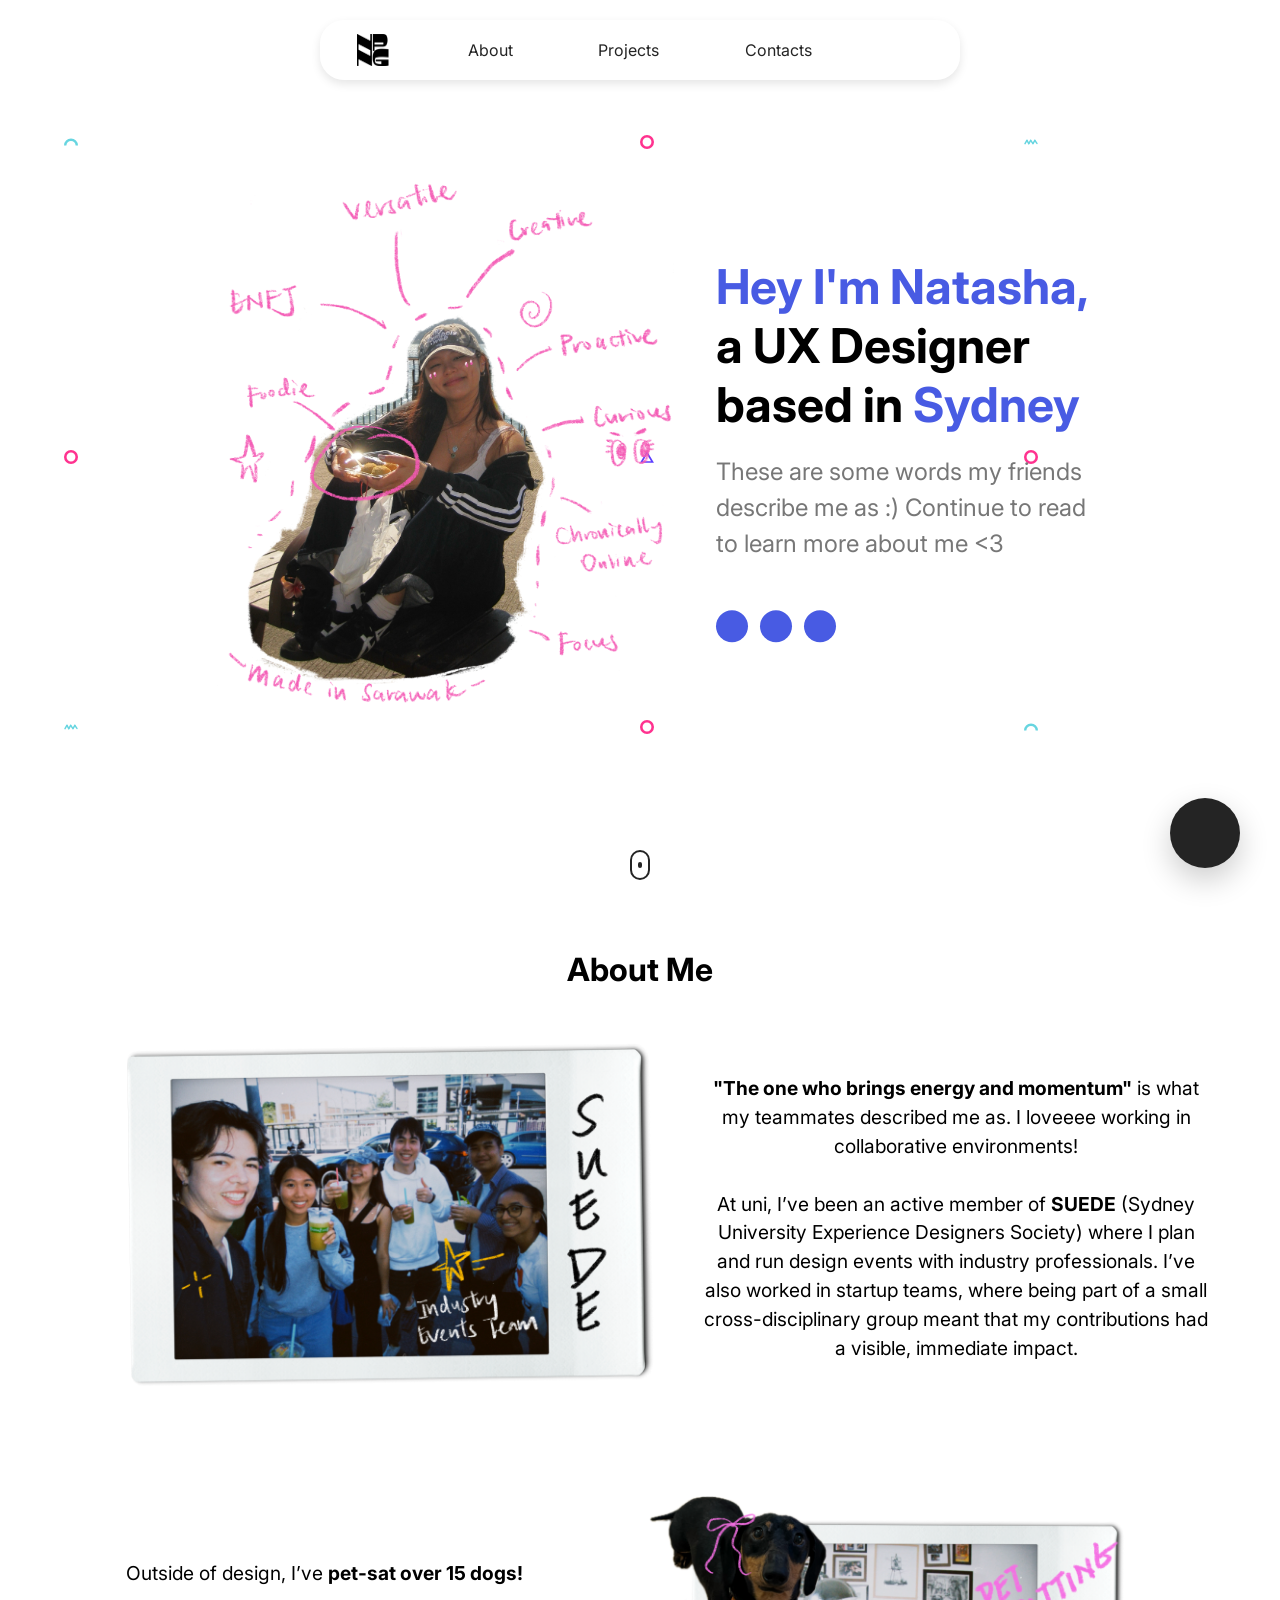
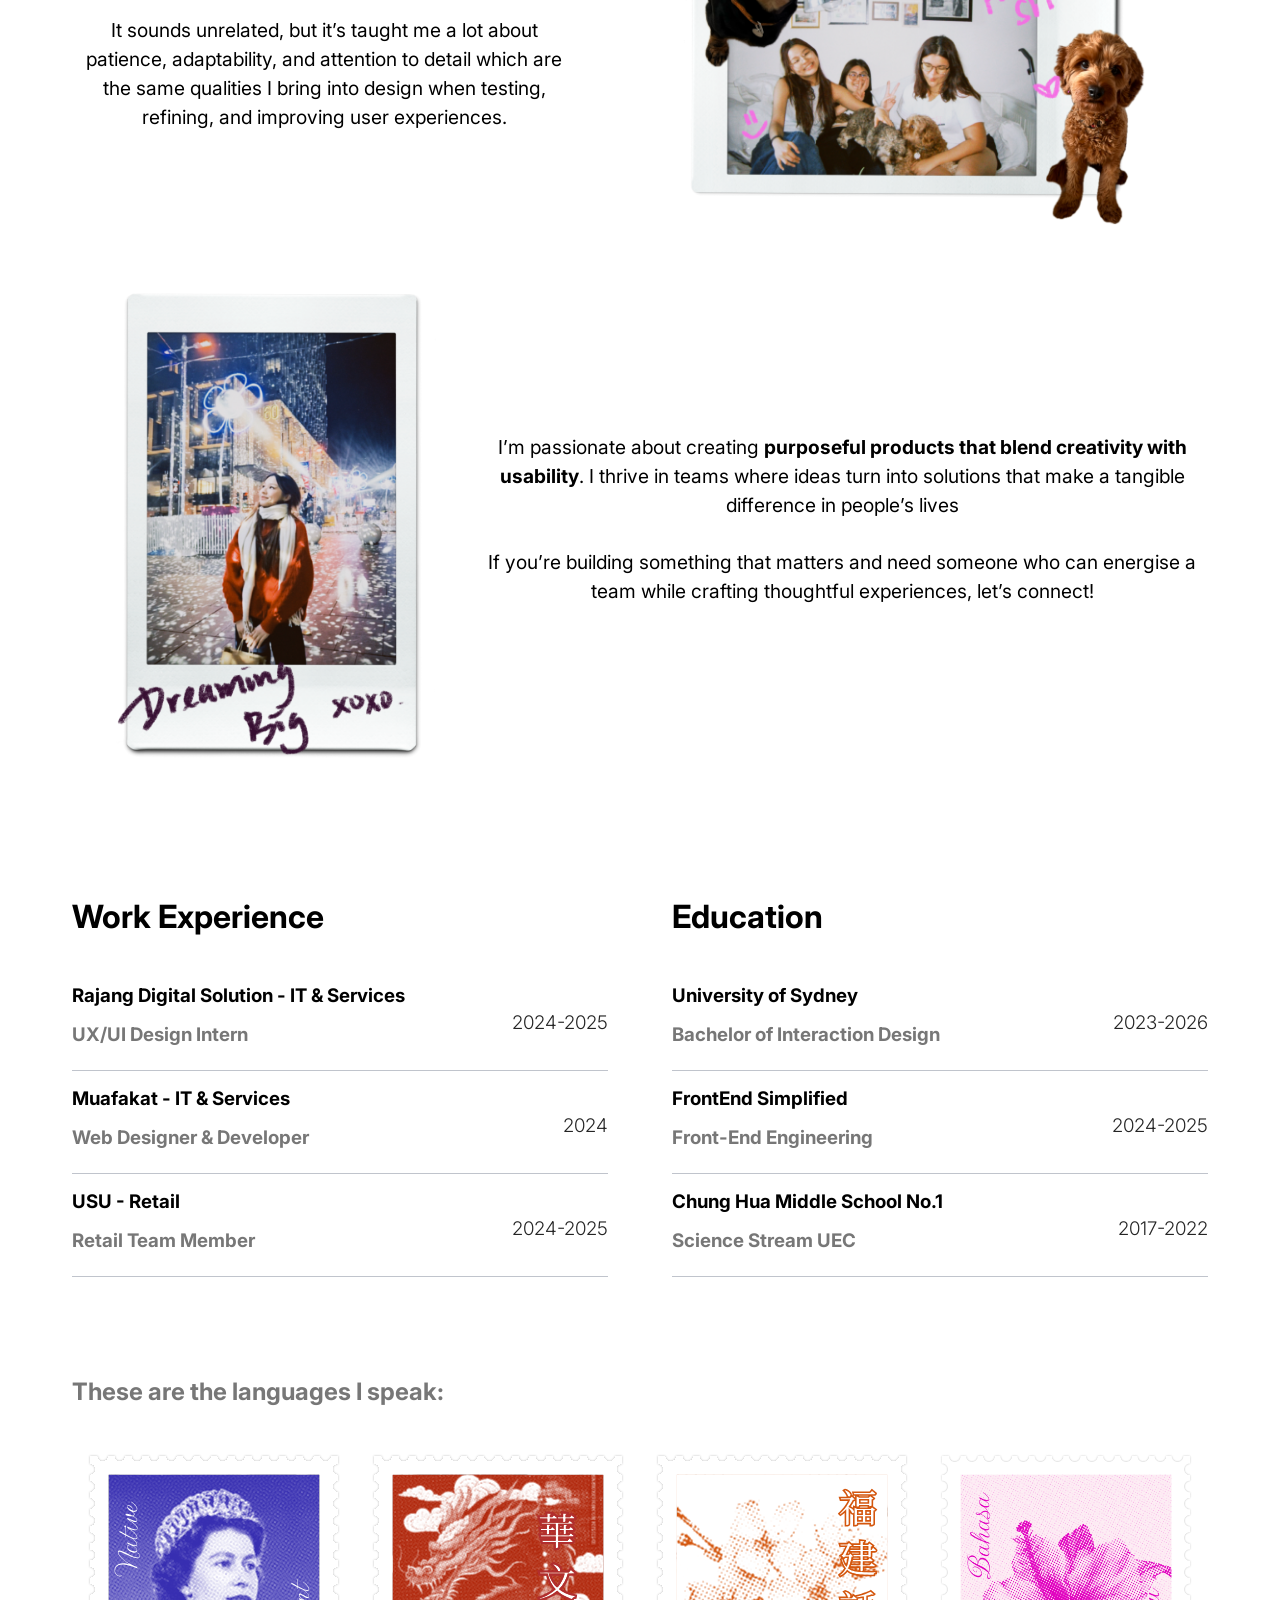
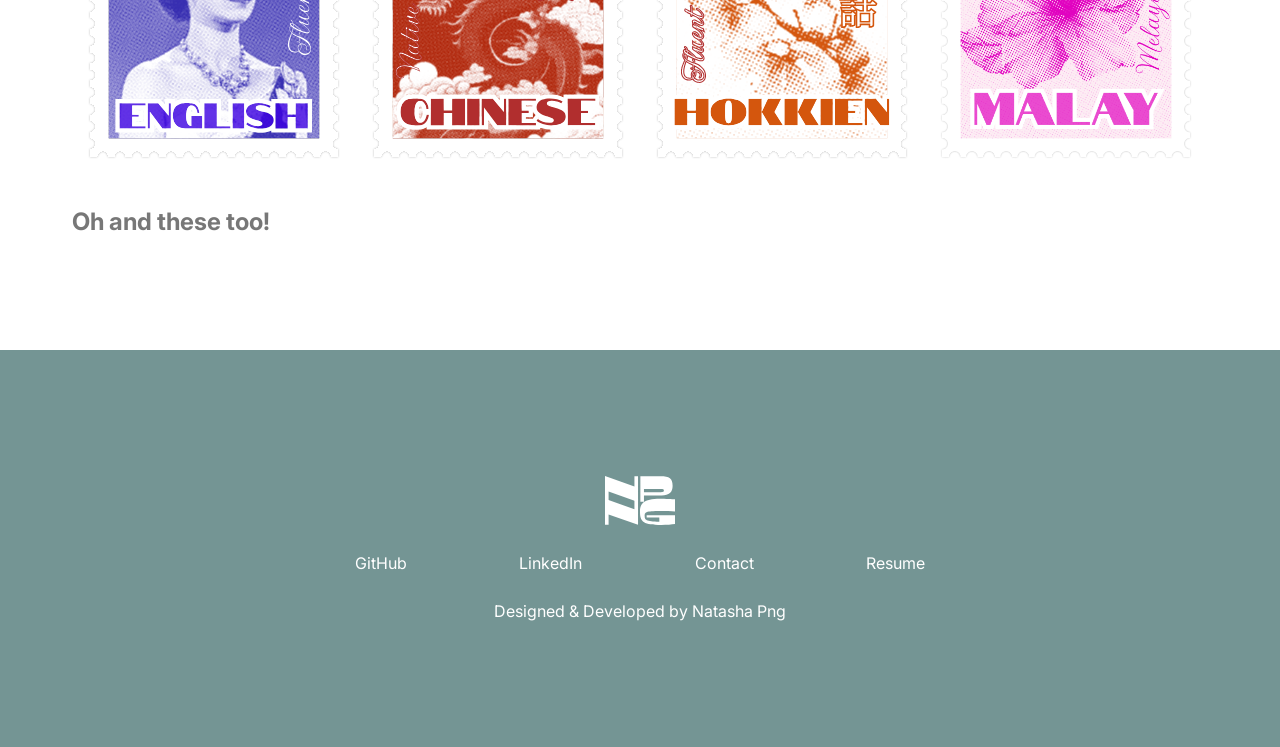
==== commit 90d3a6e2: "UI change" ====
--- a/about.html
+++ b/about.html
@@ -23,17 +23,21 @@
   <body>
     <section id="landing-page" onmousemove="moveBackground(event)">
       <nav>
-        <figure>
-          <a href="index.html"
-            ><img id="personal-logo" src="./assets/personal--logo.png" alt=""
-          /></a>
-        </figure>
         <ul class="nav__link--list">
+          <li>
+            <figure>
+              <a href="index.html"
+                ><img
+                  id="personal-logo"
+                  src="./assets/personal--logo.png"
+                  alt=""
+              /></a>
+            </figure>
+          </li>
           <li class="nav__link">
             <a
-              href="#"
+              href="about.html"
               class="nav__link--anchor link__hover-effect link__hover-effect--black"
-              onclick="toggleModal()"
               >About</a
             >
           </li>
@@ -64,7 +68,7 @@
 
       <header class="header">
         <div class="row__hori row__header">
-          <div >
+          <div>
             <figure class="me__img--wrapper">
               <img src="./assets/about/me.PNG" alt="" />
             </figure>
@@ -73,9 +77,8 @@
             <h1 class="about--title text--blue">Hey I'm Natasha,</h1>
             <span
               ><h1 class="about--title">
-                originally from
-                <span class="text--blue">Sarawak Malaysia</span> and have moved
-                to <span class="text--blue">Sydney</span> to study!!
+                a UX Designer based in
+                <span class="text--blue">Sydney</span>
               </h1></span
             >
             <br />
@@ -132,15 +135,10 @@
             UX Designer / Frontend Engineer
           </h4>
           <p class="modal__para">
-            I'm a 19 year-old
-            <b class="text--orange">Interaction Design Student</b> with a strong
-            passion for developing websites with great
-            <b class="text--orange">user experiences</b>.
-            <br />
-            I currently work on high difficulty engineering problems and design
-            briefs from a team of <b class="text--orange">talented</b> and
-            <b class="text--orange">experienced</b> software engineers every
-            day.
+            I’m an interaction designer who sees every design as a work in
+            progress — imperfect but full of potential. I thrive in fast-moving
+            environments, adapting quickly, shipping often, and using each
+            iteration as a launchpad for innovation.
           </p>
           <div class="modal__languages">
             <div class="modal__languages">
@@ -181,7 +179,7 @@
               <figure class="modal__language">
                 <img
                   class="modal__language--img"
-                  src="https://static-00.iconduck.com/assets.00/figma-icon-1024x1024-mvfh9xsk.png"
+                  src="https://www.figma.com/community/resource/b2593c93-dcd3-4eab-942a-b7703505d1eb/thumbnail"
                   alt=""
                 />
                 <span class="language__name">Figma</span>
@@ -293,256 +291,294 @@
 
     <section id="about__me">
       <div class="row">
-        <div class="container direction__row">
+        <div class="container container__center">
           <h2 class="casestudy__title">About Me</h2>
-          <p class="section__para">
-            I've always been driven by curiosity and a desire to grow. In 2022,
-            fresh out of high school and navigating Sydney’s rental crisis, I
-            took a “half-gap year” (lmao) to explore different industries
-            through part-time jobs—my side quests. From selling car accessories
-            to teaching, photography, coffee-making, and event work, I
-            discovered my love for understanding people’s needs and finding
-            solutions.
-          </p>
-          <br />
-          <p class="section__para">
-            With a science background and a love for design, I found my perfect
-            match in Interaction Design. Choosing it for uni was a no-brainer,
-            but I craved a stronger focus on front-end development. To bridge
-            the gap, I took the initiative to enroll in Frontend Simplified and
-            expand my skills.
-          </p>
-          <br />
-          <p class="section__para">
-            Fast forward to today—I’ve interned at a digital solutions company,
-            designing interfaces for six international projects. Now in my final
-            semester of second year, I see my diverse background across
-            industries and cultures as a strength. As a Malaysian, cultural
-            nuance has always been my superpower, but working with international
-            clients took it to the next level.
-          </p>
-          <br />
-          <p class="section__para">
-            This mix of experiences helps me design holistically—understanding
-            user needs while creating practical, development-ready solutions.
-          </p>
-          <br />
-          <p class="section__para">
-            Outside of design, I’m always up for a hike (ask me about the peaks
-            I’ve climbed!) and love making vlogs and scrapbooks to capture
-            memories creatively.
-          </p>
-          <hr />
+
+          <div class="about__item">
+            <img
+              src="./assets/about/About_img-1 3.png"
+              alt="Image 1"
+              class="about__img"
+            />
+            <p class="section__para">
+              <strong>"The one who brings energy and
+                momentum"</strong> is what my teammates described me as. I loveeee working
+              in collaborative environments!
+              </br /><br />
+              At uni, I’ve been an active
+              member of <strong>SUEDE</strong> (Sydney University Experience Designers Society)
+              where I plan and run design events with industry professionals.
+              I’ve also worked in startup teams, where being part of a small
+              cross-disciplinary group meant that my contributions had a
+              visible, immediate impact.
+            </p>
+            
+          </div>
+
+          <div class="about__item about__item--reverse">
+            <img
+              src="./assets/about/About_img-2.png"
+              alt="Image 2"
+              class="about__img"
+            />
+            <p class="section__para">
+              Outside of design, I’ve <strong>pet-sat over 15 dogs! </strong> 
+            </br /><br />
+            It sounds unrelated,
+              but it’s taught me a lot about patience, adaptability, and
+              attention to detail which are the same qualities I bring into design when
+              testing, refining, and improving user experiences.
+            </p>
+          </div>
+
+          <div class="about__item">
+            <img
+              src="./assets/about/IMG_1797.PNG"
+              alt="Image 3"
+              class="about__img img--long"
+            />
+            <p class="section__para para--long">
+              I’m passionate about creating <strong>purposeful products that blend
+                creativity with usability</strong>. I thrive in teams where ideas turn into solutions that make a tangible difference in people’s lives
+            </br /><br />
+              If you’re building something that matters and need
+              someone who can energise a team while crafting thoughtful
+              experiences, let’s connect! 
+            </p>
+          </div>
         </div>
       </div>
     </section>
 
     <section id="experiences">
-        <div class="row">
-            <div class="container direction__column">
-                <div class="row__half row__left work">
-                    <h2 class="casestudy__title">Work Experience</h2>
-                    <ul class="exp__list">
-                        <li class="exp__list--item">
-                            <div class="list__left">
-                                <h3 class="list__title">Rajang Digital Solution - IT & Services</h3>
-                                <h3 class="list__subtitle">UX/UI Design Intern</h3>
-                            </div>
-                            <div class="list__right">
-                                <h3 class="list__date">2024-2025</h3>
-                            </div>
-                        </li>
-                        <li class="exp__list--item">
-                            <div class="list__left">
-                                <h3 class="list__title">Muafakat - IT & Services</h3>
-                                <h3 class="list__subtitle">Web Designer & Developer</h3>
-                            </div>
-                            <div class="list__right">
-                                <h3 class="list__date">2024</h3>
-                            </div>
-                        </li>
-                        <li class="exp__list--item">
-                            <div class="list__left">
-                                <h3 class="list__title">USU - Retail</h3>
-                                <h3 class="list__subtitle">Retail Team Member</h3>
-                            </div>
-                            <div class="list__right">
-                                <h3 class="list__date">2024-2025</h3>
-                            </div>
-                        </li>
-                    </ul>
-                </div>
-                <div class="row__half work">
-                    <h2 class="casestudy__title">Education</h2>
-                    <ul class="exp__list">
-                        <li class="exp__list--item">
-                            <div class="list__left">
-                                <h3 class="list__title">University of Sydney</h3>
-                                <h3 class="list__subtitle">Bachelor of Interaction Design</h3>
-                            </div>
-                            <div class="list__right">
-                                <h3 class="list__date">2023-2026</h3>
-                            </div>
-                        </li>
-                        <li class="exp__list--item">
-                            <div class="list__left">
-                                <h3 class="list__title">FrontEnd Simplified</h3>
-                                <h3 class="list__subtitle">Front-End Engineering</h3>
-                            </div>
-                            <div class="list__right">
-                                <h3 class="list__date">2024-2025</h3>
-                            </div>
-                        </li>
-                        <li class="exp__list--item">
-                            <div class="list__left">
-                                <h3 class="list__title">Chung Hua Middle School No.1</h3>
-                                <h3 class="list__subtitle">Science Stream UEC</h3>
-                            </div>
-                            <div class="list__right">
-                                <h3 class="list__date">2017-2022</h3>
-                            </div>
-                        </li>
-                    </ul>
-                </div>
-            </div>
-        </div>
+      <div class="row">
+        <div class="container direction__column">
+          <div class="row__half row__left work">
+            <h2 class="casestudy__title">Work Experience</h2>
+            <ul class="exp__list">
+              <li class="exp__list--item">
+                <div class="list__left">
+                  <h3 class="list__title">
+                    Rajang Digital Solution - IT & Services
+                  </h3>
+                  <h3 class="list__subtitle">UX/UI Design Intern</h3>
+                </div>
+                <div class="list__right">
+                  <h3 class="list__date">2024-2025</h3>
+                </div>
+              </li>
+              <li class="exp__list--item">
+                <div class="list__left">
+                  <h3 class="list__title">Muafakat - IT & Services</h3>
+                  <h3 class="list__subtitle">Web Designer & Developer</h3>
+                </div>
+                <div class="list__right">
+                  <h3 class="list__date">2024</h3>
+                </div>
+              </li>
+              <li class="exp__list--item">
+                <div class="list__left">
+                  <h3 class="list__title">USU - Retail</h3>
+                  <h3 class="list__subtitle">Retail Team Member</h3>
+                </div>
+                <div class="list__right">
+                  <h3 class="list__date">2024-2025</h3>
+                </div>
+              </li>
+            </ul>
+          </div>
+          <div class="row__half work">
+            <h2 class="casestudy__title">Education</h2>
+            <ul class="exp__list">
+              <li class="exp__list--item">
+                <div class="list__left">
+                  <h3 class="list__title">University of Sydney</h3>
+                  <h3 class="list__subtitle">Bachelor of Interaction Design</h3>
+                </div>
+                <div class="list__right">
+                  <h3 class="list__date">2023-2026</h3>
+                </div>
+              </li>
+              <li class="exp__list--item">
+                <div class="list__left">
+                  <h3 class="list__title">FrontEnd Simplified</h3>
+                  <h3 class="list__subtitle">Front-End Engineering</h3>
+                </div>
+                <div class="list__right">
+                  <h3 class="list__date">2024-2025</h3>
+                </div>
+              </li>
+              <li class="exp__list--item">
+                <div class="list__left">
+                  <h3 class="list__title">Chung Hua Middle School No.1</h3>
+                  <h3 class="list__subtitle">Science Stream UEC</h3>
+                </div>
+                <div class="list__right">
+                  <h3 class="list__date">2017-2022</h3>
+                </div>
+              </li>
+            </ul>
+          </div>
+        </div>
+      </div>
     </section>
 
     <section id="about__me">
       <div class="row">
         <div class="container direction__row">
-          <h2 class="casestudy__title">These are the languages I speak:</h2>
+          <h2 class="about--subtitle">These are the languages I speak:</h2>
           <ul class="language__list">
             <figure class="language__wrapper">
-              <img src="./assets/language/Language=English.svg" alt="" class="bahasa">
+              <img
+                src="./assets/language/Language=English.svg"
+                alt=""
+                class="bahasa"
+              />
             </figure>
             <figure class="language__wrapper">
-              <img src="./assets/language/Language=Chinese.svg" alt="" class="bahasa">
+              <img
+                src="./assets/language/Language=Chinese.svg"
+                alt=""
+                class="bahasa"
+              />
             </figure>
             <figure class="language__wrapper">
-              <img src="./assets/language/Language=Hokkien.svg" alt="" class="bahasa">
+              <img
+                src="./assets/language/Language=Hokkien.svg"
+                alt=""
+                class="bahasa"
+              />
             </figure>
             <figure class="language__wrapper">
-              <img src="./assets/language/Language=Malay.png" alt="" class="bahasa">
-            </figure>
+              <img
+                src="./assets/language/Language=Malay.png"
+                alt=""
+                class="bahasa"
+              />
+            </figure>
+
+            
           </ul>
-          <h2 class="casestudy__title">Oh and these too!</h2>
-
-            <div class="modal__languages language__row">
-              <figure class="modal__language">
-                <img
-                  class="modal__language--img"
-                  src="https://upload.wikimedia.org/wikipedia/commons/thumb/3/38/HTML5_Badge.svg/240px-HTML5_Badge.svg.png"
-                  alt=""
-                />
-                <span class="language__name">HTML</span>
-              </figure>
-              <figure class="modal__language">
-                <img
-                  class="modal__language--img"
-                  src="https://cdn.iconscout.com/icon/free/png-256/css-131-722685.png"
-                  alt=""
-                />
-                <span class="language__name">CSS</span>
-              </figure>
-              <figure class="modal__language">
-                <img
-                  class="modal__language--img"
-                  src="https://cdn.iconscout.com/icon/free/png-256/javascript-1-225993.png"
-                  alt=""
-                />
-                <span class="language__name">JavaScript</span>
-              </figure>
-
-              <figure class="modal__language">
-                <img
-                  class="modal__language--img"
-                  src="https://cdn.iconscout.com/icon/free/png-256/react-3-1175109.png"
-                  alt=""
-                />
-                <span class="language__name">React</span>
-              </figure>
-
-              <figure class="modal__language">
-                <img
-                  class="modal__language--img"
-                  src="https://static-00.iconduck.com/assets.00/figma-icon-1024x1024-mvfh9xsk.png"
-                  alt=""
-                />
-                <span class="language__name">Figma</span>
-              </figure>
-
-              <figure class="modal__language">
-                <img
-                  class="modal__language--img"
-                  src="https://seeklogo.com/images/A/adobe-illustrator-logo-775FAF240B-seeklogo.com.png"
-                  alt=""
-                />
-                <span class="language__name">Illustrator</span>
-              </figure>
-
-              <figure class="modal__language">
-                <img
-                  class="modal__language--img"
-                  src="https://upload.wikimedia.org/wikipedia/commons/thumb/a/af/Adobe_Photoshop_CC_icon.svg/2101px-Adobe_Photoshop_CC_icon.svg.png"
-                  alt=""
-                />
-                <span class="language__name">Photoshop</span>
-              </figure>
-
-            </div>
-
-          <hr />
+
+          
+          <h2 class="about--subtitle">Oh and these too!</h2>
+
+          <div class="modal__languages language__row">
+            <figure class="modal__language">
+              <img
+                class="modal__language--img"
+                src="https://upload.wikimedia.org/wikipedia/commons/thumb/3/38/HTML5_Badge.svg/240px-HTML5_Badge.svg.png"
+                alt=""
+              />
+              <span class="language__name">HTML</span>
+            </figure>
+            <figure class="modal__language">
+              <img
+                class="modal__language--img"
+                src="https://cdn.iconscout.com/icon/free/png-256/css-131-722685.png"
+                alt=""
+              />
+              <span class="language__name">CSS</span>
+            </figure>
+            <figure class="modal__language">
+              <img
+                class="modal__language--img"
+                src="https://cdn.iconscout.com/icon/free/png-256/javascript-1-225993.png"
+                alt=""
+              />
+              <span class="language__name">JavaScript</span>
+            </figure>
+
+            <figure class="modal__language">
+              <img
+                class="modal__language--img"
+                src="https://cdn.iconscout.com/icon/free/png-256/react-3-1175109.png"
+                alt=""
+              />
+              <span class="language__name">React</span>
+            </figure>
+
+            <figure class="modal__language">
+              <img
+                class="modal__language--img"
+                src="https://www.figma.com/community/resource/b2593c93-dcd3-4eab-942a-b7703505d1eb/thumbnail"
+                alt=""
+              />
+              <span class="language__name">Figma</span>
+            </figure>
+
+            <figure class="modal__language">
+              <img
+                class="modal__language--img"
+                src="https://upload.wikimedia.org/wikipedia/commons/thumb/f/fb/Adobe_Illustrator_CC_icon.svg/2101px-Adobe_Illustrator_CC_icon.svg.png"
+                alt=""
+              />
+              <span class="language__name">Illustrator</span>
+            </figure>
+
+            <figure class="modal__language">
+              <img
+                class="modal__language--img"
+                src="https://upload.wikimedia.org/wikipedia/commons/thumb/a/af/Adobe_Photoshop_CC_icon.svg/2101px-Adobe_Photoshop_CC_icon.svg.png"
+                alt=""
+              />
+              <span class="language__name">Photoshop</span>
+            </figure>
+          </div>
+
+          
         </div>
       </div>
     </section>
 
     <footer>
-        <div class="container">
-          <div class="row footer__row">
-            <figure>
-              <img
-                class="footer__logo--img"
-                src="./assets/personal--logo.svg"
-                alt=""
-              />
-            </figure>
-            <div class="footer__social--list">
-              <a
-                href="https://github.com/cubelemon"
-                target="_blank"
-                class="footer__social--link link__hover-effect link__hover-effect--white"
-              >
-                GitHub
-              </a>
-  
-              <a
-                href="https://www.linkedin.com/in/natasha-p-ng-9a0a41269/"
-                target="_blank"
-                class="footer__social--link link__hover-effect link__hover-effect--white"
-              >
-                LinkedIn
-              </a>
-  
-              <a
-                href="#"
-                class="footer__social--link link__hover-effect link__hover-effect--white"
-                onclick="toggleModal()"
-              >
-                Contact
-              </a>
-  
-              <a
-                href="./assets/Natasha_Resume_August_2024 copy.pdf"
-                target="_blank"
-                class="footer__social--link link__hover-effect link__hover-effect--white"
-              >
-                Resume
-              </a>
-            </div>
-            <div class="footer__copyright">Designed & Developed by Natasha Png</div>
-          </div>
-        </div>
-      </footer>
+      <div class="container">
+        <div class="row footer__row">
+          <figure>
+            <img
+              class="footer__logo--img"
+              src="./assets/personal--logo.svg"
+              alt=""
+            />
+          </figure>
+          <div class="footer__social--list">
+            <a
+              href="https://github.com/cubelemon"
+              target="_blank"
+              class="footer__social--link link__hover-effect link__hover-effect--white"
+            >
+              GitHub
+            </a>
+
+            <a
+              href="https://www.linkedin.com/in/natasha-p-ng-9a0a41269/"
+              target="_blank"
+              class="footer__social--link link__hover-effect link__hover-effect--white"
+            >
+              LinkedIn
+            </a>
+
+            <a
+              href="#"
+              class="footer__social--link link__hover-effect link__hover-effect--white"
+              onclick="toggleModal()"
+            >
+              Contact
+            </a>
+
+            <a
+              href="./assets/Natasha_Resume_August_2024 copy.pdf"
+              target="_blank"
+              class="footer__social--link link__hover-effect link__hover-effect--white"
+            >
+              Resume
+            </a>
+          </div>
+          <div class="footer__copyright">
+            Designed & Developed by Natasha Png
+          </div>
+        </div>
+      </div>
+    </footer>
   </body>
 </html>
--- a/style.css
+++ b/style.css
@@ -4,11 +4,31 @@
     margin: 0;
     padding: 0;
     box-sizing: border-box;
-    font-family: 'Roboto', sans-serif;
+    font-family: 'Inter', sans-serif; /* Set Inter as the default font */
 }
 
 html {
     scroll-behavior: smooth;
+}
+
+#background {
+    position: fixed;
+    top: 0;
+    left: 0;
+    width: 100%;
+    height: 100%;
+    z-index: -1; /* Ensure it stays behind the content */
+    background: radial-gradient(circle at 10% 10%, #fceabb, transparent 50%),
+                radial-gradient(circle at 70% 90%, #84ddda, transparent 50%);
+    transition: background 0.1s ease;
+}
+
+button {
+    border-radius: 5%;
+}
+
+.italics {
+    font-style: italic;
 }
 
 li {
@@ -31,7 +51,7 @@
 }
 
 section {
-    background-color: rgb(245, 245, 245);
+    background: transparent;
     transition: all 300ms ease;
 }
 
@@ -59,7 +79,7 @@
 
 input:focus,
 textarea:focus {
-    border-color: #f06449;
+    border-color: #0c9590;
 }
 
 textarea {
@@ -77,6 +97,13 @@
     padding: 50px 0;
     width: 100%;
 }
+.container__center {
+    display: flex;
+    justify-content: center;
+    align-items: center;
+    flex-direction: column;
+    text-align: center;
+}
 
 .direction__row {
     display: flex;
@@ -88,7 +115,10 @@
     display: flex;
 }
 
-
+.project__link {
+    color: white;
+    text-decoration: none; /* Optional: Removes underline if present */
+}
 
 .row {
     width: 100%;
@@ -121,13 +151,49 @@
     font-size: 3em;
 }
 
+.about__item {
+    display: flex;
+    align-items: center;
+    margin-bottom: 2rem;
+    width: 100%;
+  }
+  
+  .about__item--reverse {
+    display: flex;
+    flex-direction: row-reverse;
+  }
+  .about__img {
+    width: 50%;
+    max-width: 100%;
+    margin: 0 2rem;
+    transition: transform 0.3s ease; /* Smooth transition for the tilt effect */
+}
+
+.about__img:hover {
+    transform: rotate(-3deg) scale(1.05); /* Slight tilt and zoom effect */
+}
+  .img--long {
+    width: 30%;
+    max-width: 80%;
+  }
+  
+  .section__para {
+    width: 50%;
+    max-width: 100%;
+  }
+
+  .para--long {
+    width: 70%;
+  }
+
 .about--subtitle {
     font-size: 1.5em;
+    padding-bottom: 2rem;
     color: #777777;
 }
 
 .text--orange {
-    color: #f06449;
+    color: #0c9590;
 }
 
 .text--blue {
@@ -197,10 +263,14 @@
 .dark-theme .case--para,
 .dark-theme .item__list--item,
 .dark-theme .header__para,
-.dark-theme .about--title
+.dark-theme .design__caption,
+.dark-theme .about--title,
+.dark-theme .list__title
 {
     color: white;
 }
+
+
 
 .dark-theme section
 {
@@ -233,32 +303,57 @@
 #personal-logo {
     width: 40px;
     height: 40px;
-}
-
+    margin-right: 20px;
+    padding: 4px;
+}
+
+#landing-page {
+    justify-content: center;
+}
+
+/* Center the navigation bar and apply frosty glass effect */
 nav {
-    display: flex;
-    justify-content: space-between;
+   position:relative;
+   width: 100%;
+   display: flex;
+   justify-content: center;
+   align-items: center;
+   padding: 20px 0;
+z-index: 1000;
+}
+
+/* Style the navigation links */
+.nav__link--list {
+    display: flex;
+    justify-content: center;
     align-items: center;
-    width: 100%;
-    max-width: 1200px;
-    margin: 0 auto;
-    padding: 0 20px;
-    height: 100px;
-}
-
-.nav__link--list {
-    display: flex;
+    width: 50%; /* Adjust width as needed */
+    padding: 10px 20px;
+    background: rgba(255, 255, 255, 0.2); /* Semi-transparent white background */
+    backdrop-filter: blur(10px); /* Frosty glass effect */
+    border-radius: 24px; /* Rounded corners */
+    box-shadow: 0 4px 10px rgba(0, 0, 0, 0.1); /* Subtle shadow for depth */
+    z-index: 1000; /* Ensure it stays above other elements */
+    justify-content: space-around;
+
 }
 
 .nav__link {
-    margin: 0 12px;
+    list-style: none;
+    padding: 0 5%;
 }
 
 .nav__link--anchor {
     text-decoration: none;
     font-size: 16px;
-    color: #242424;
-    font-weight: 700;
+    font-weight: normal; /* Remove bold styling */
+    font-family: 'Inter', sans-serif; /* Ensure font is Inter */
+    color: #242424; /* Dark text color */
+    transition: color 0.3s ease;
+}
+
+.nav__link--anchor:hover {
+    color: #0c9590; /* Highlight color on hover */
 }
 
 .fa-adjust {
@@ -288,7 +383,9 @@
 .header__para {
     font-size: 24px;
     line-height: 2;
-    max-width: 600px;
+    max-width: 100%;
+    padding-bottom: 1rem;
+    color: #777777;
 }
 
 .social__list {
@@ -297,7 +394,7 @@
 }
 
 .social__link {
-    background-color: #f06449;
+    background-color: #0c9590;
     color: white;
     padding: 6px;
     width: 32px;
@@ -366,6 +463,9 @@
     }
 }
 
+
+
+  
 /*
 
     MODAL
@@ -421,6 +521,7 @@
     flex-wrap: wrap;
 }
 
+
 .modal__language {
     width: 25%;
     padding: 16px;
@@ -478,8 +579,9 @@
 
 
 .form__submit {
-    background-color: #f06449;
-    border: 2px solid #f06449;
+    background-color: #0c9590;
+    border: 2px solid #0c9590;
+    border-radius: 5%;
     color: white;
     font-weight: 700;
     width: 100%;
@@ -494,8 +596,8 @@
 }
 
 .form__submit:active {
-    border-color: #f06449;
-    color: #f06449;
+    border-color: #0c9590;
+    color: #0c9590;
 }
 
 .modal__overlay {
@@ -549,6 +651,41 @@
     color: #fff;
     font-size: 36px;
     z-index: 100;
+}
+
+/* Center and style the Design Philosophy section */
+#design-philosophy {
+    display: flex;
+    justify-content: center;
+    align-items: center;
+    height: 100vh; /* Full screen height */
+    background: #fceabb; /* Light off-white background */
+    text-align: center; /* Center-align the text */
+   
+}
+
+.callout__container {
+    display: flex;
+    flex-direction: column;
+    justify-content: center;
+    align-items: center;
+    max-width: 800px; /* Limit the width of the container */
+    padding: 0 20px; /* Add some horizontal padding */
+}
+
+/* When the section becomes visible */
+#design-philosophy.visible {
+    opacity: 1;
+    transform: translateY(0); /* Slide into place */
+}
+
+.callout__title {
+    font-size: 2rem; /* Adjust font size */
+    font-weight: bold; /* Make the text bold */
+    color: #084448; /* Dark text color */
+    line-height: 2; /* Improve readability */
+    font-family: 'Inter', sans-serif; /* Use Inter font */
+    max-width: 800px; /* Limit the width of the text */
 }
 
 /*
@@ -605,6 +742,7 @@
     transition: opacity 300ms, transform 450ms ease;
     color: white;
     max-width: 550px;
+    width: 80%;
 }
 
 .project__wrapper:hover .project__wrapper--bg {
@@ -640,6 +778,29 @@
     transition: all 450ms ease;
 }
 
+.project__button {
+    display: block;
+    width: 100%;
+    text-align: center;
+    padding: 12px 0;
+    background-color: #0c9590;
+    color: white;
+    font-size: 16px;
+    font-weight: bold;
+    border: none;
+    border-radius: 4px;
+    text-decoration: none;
+    transition: background-color 300ms ease;
+  }
+  
+  .project__button:hover {
+    background-color: #2e6e6b;
+  }
+  
+  .project__button:active {
+    background-color: #265a58;
+  }
+
 /*
 
 DESIGNS
@@ -695,7 +856,7 @@
     font-size: 2rem;
     display: flex;
     justify-content: start;
-    padding-bottom: 0.5rem;
+    padding-bottom: 2rem;
 }
 
 .casestudy__item {
@@ -842,7 +1003,7 @@
 
 footer {
     position: relative;
-    background-color: #242424;
+    background-color: #0d474492;
     display: flex;
     padding: 6% 0;
 }
@@ -881,6 +1042,7 @@
 .shape {
     position: fixed;
     width: 1.5vh;
+    z-index: -1;
 }
 .shape--0 {
     top: 15vh;
@@ -943,7 +1105,43 @@
         width: 100%;
     }
 
-
+    nav {
+        padding: 10px 0;
+    }
+
+    .nav__link--list {
+        width: 90%; /* Reduce width for smaller screens */
+        flex-wrap: wrap; /* Allow links to wrap to the next line */
+        padding: 10px;
+    }
+
+    .nav__link {
+        padding: 5px 10px; /* Reduce padding for links */
+    }
+
+    .nav__link--anchor {
+        font-size: 14px; /* Reduce font size for smaller screens */
+    }
+
+    .about__item {
+        flex-direction: column; /* Stack items vertically */
+        text-align: center; /* Center-align content */
+      }
+    
+      .about__item--reverse {
+        flex-direction: column; /* Remove reverse behavior */
+      }
+    
+      .about__img {
+        width: 100%; /* Make images responsive */
+        margin: 0 0 1rem 0; /* Add spacing below the image */
+      }
+    
+      .section__para {
+        width: 100%; /* Ensure text takes full width */
+      }
+
+      
 }
 
 /* 
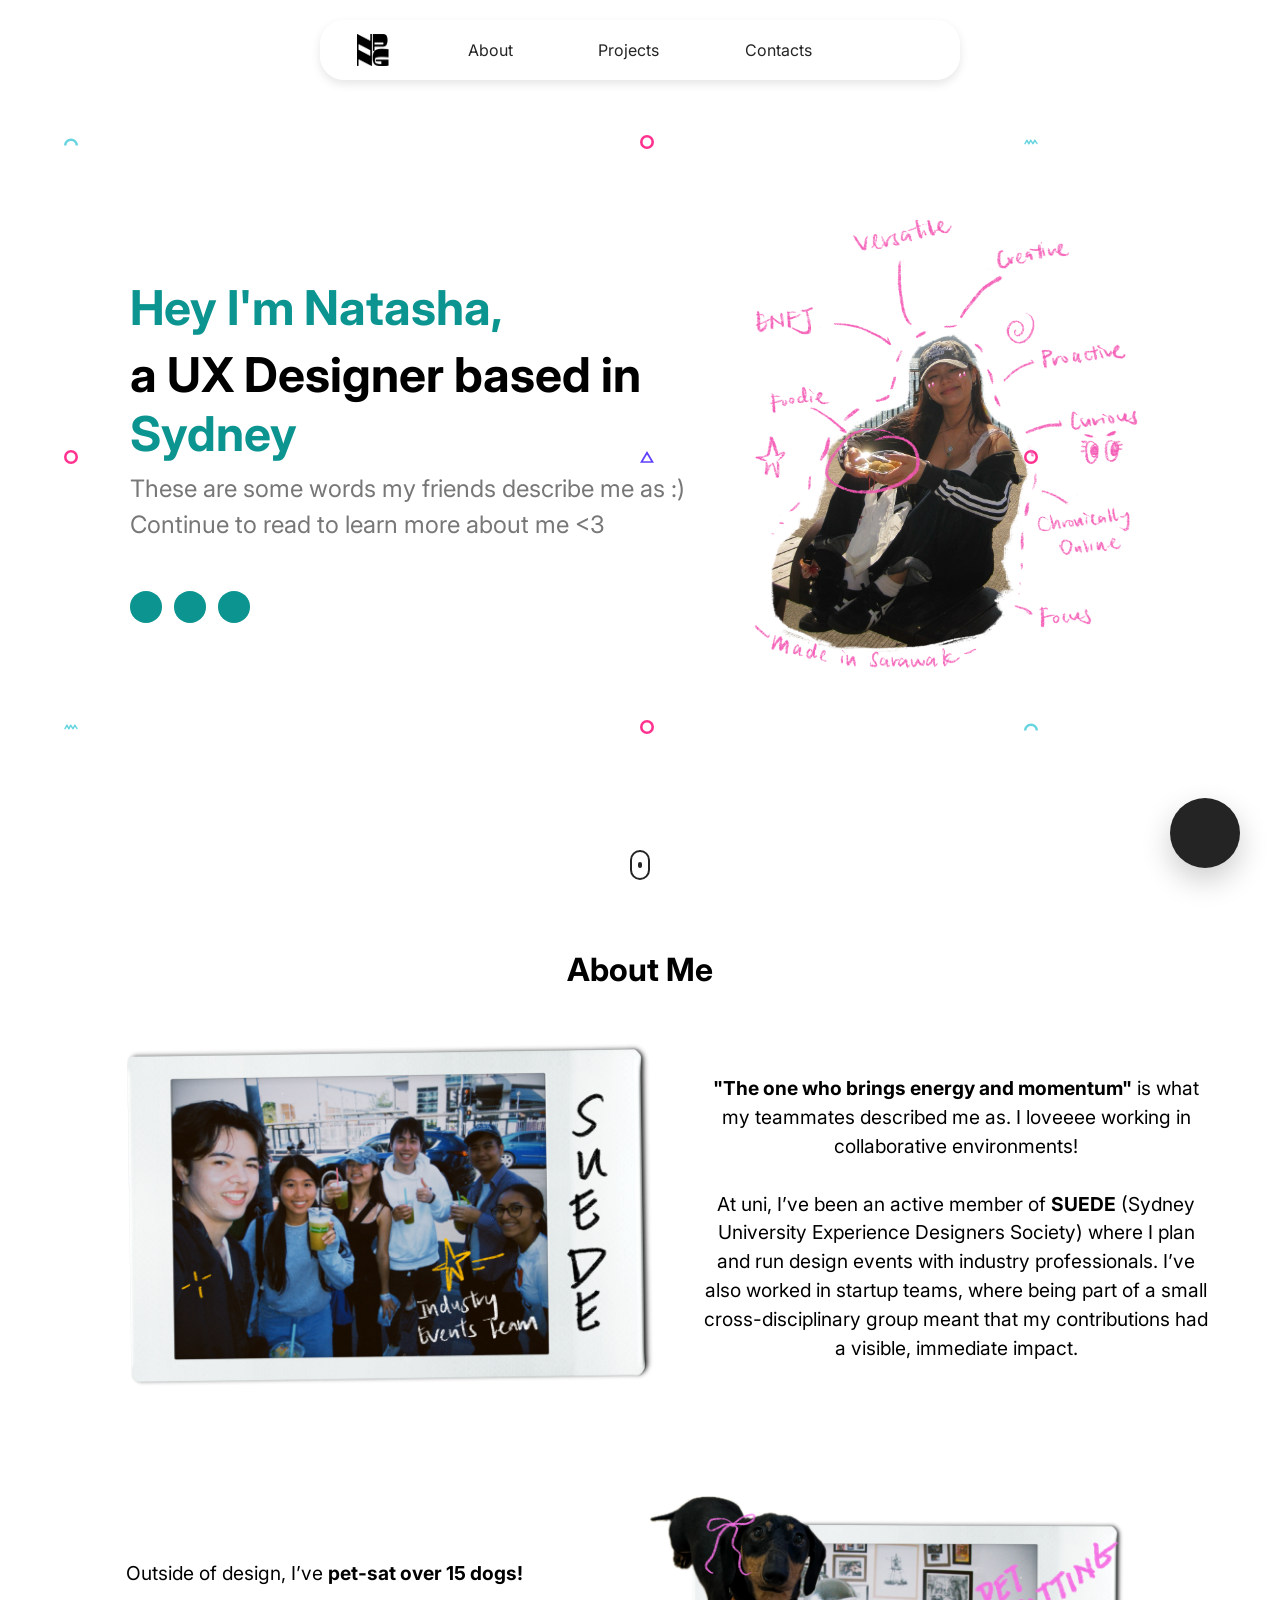
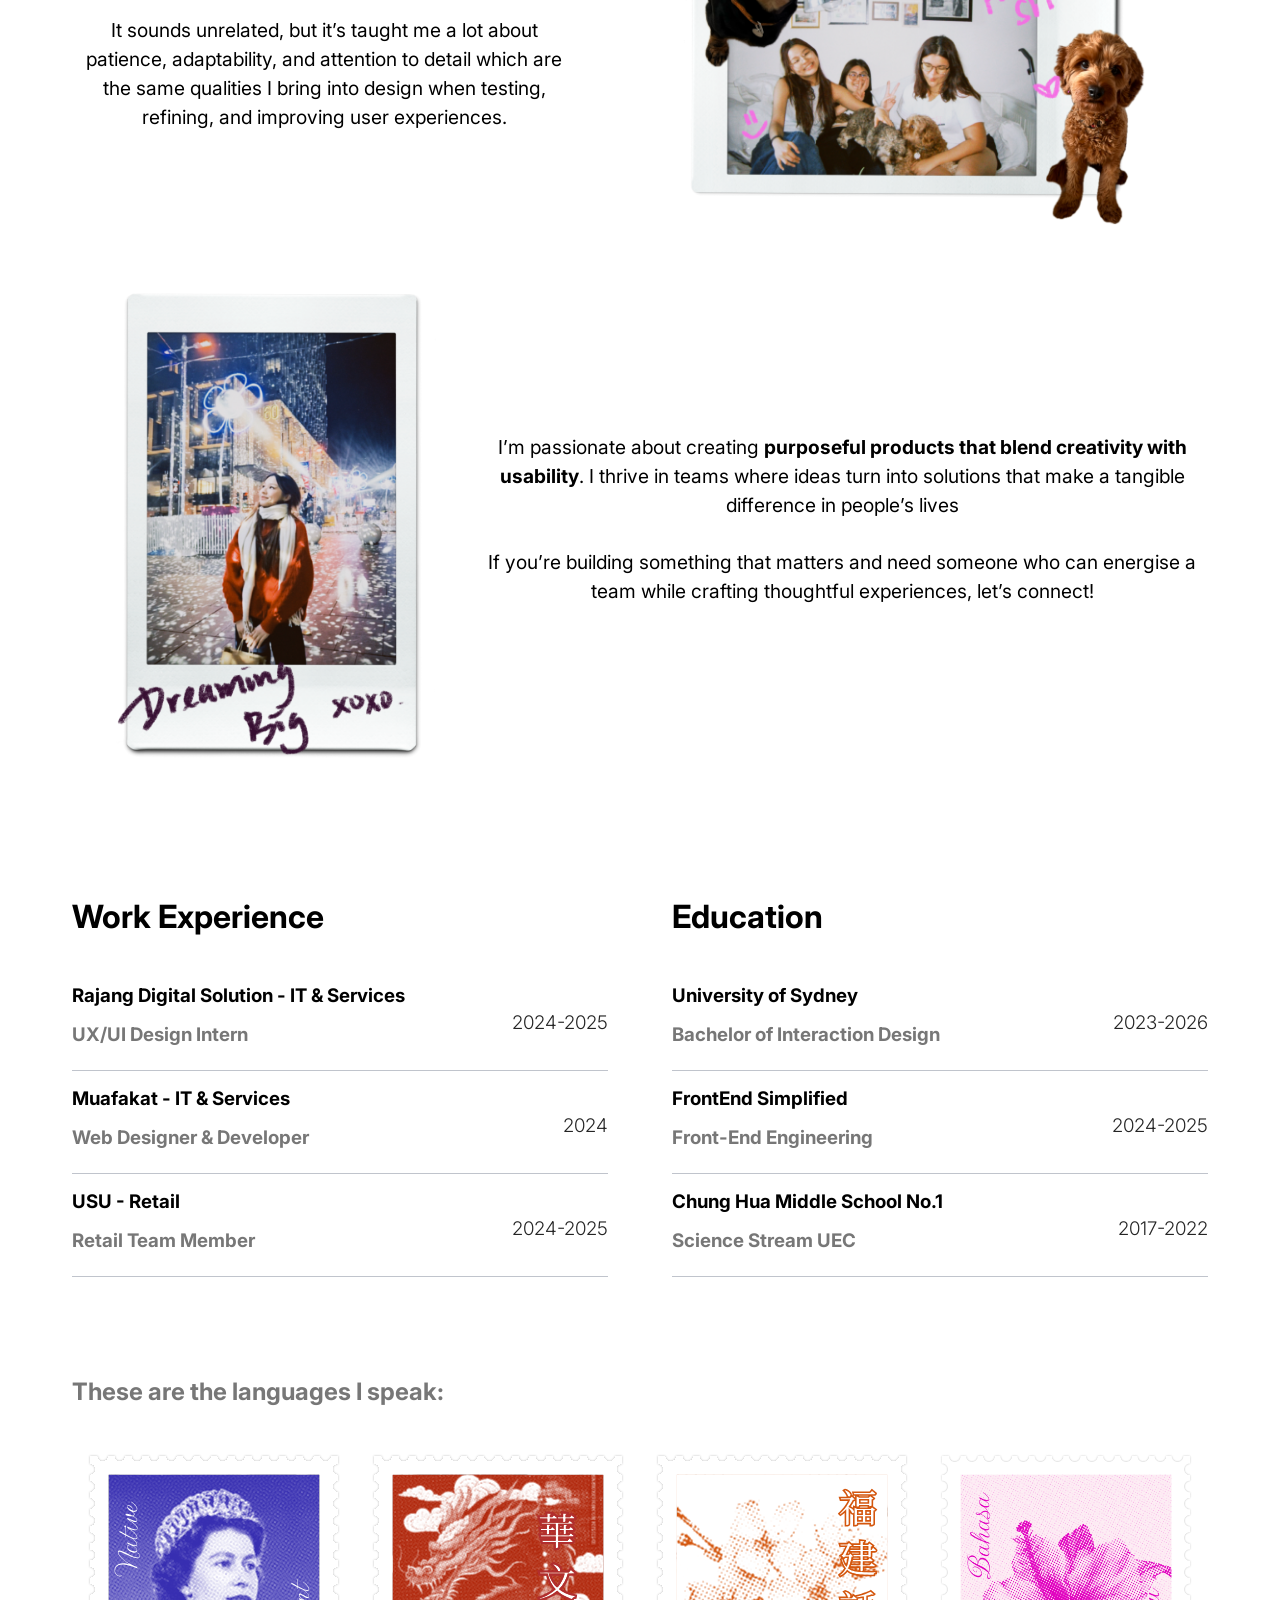
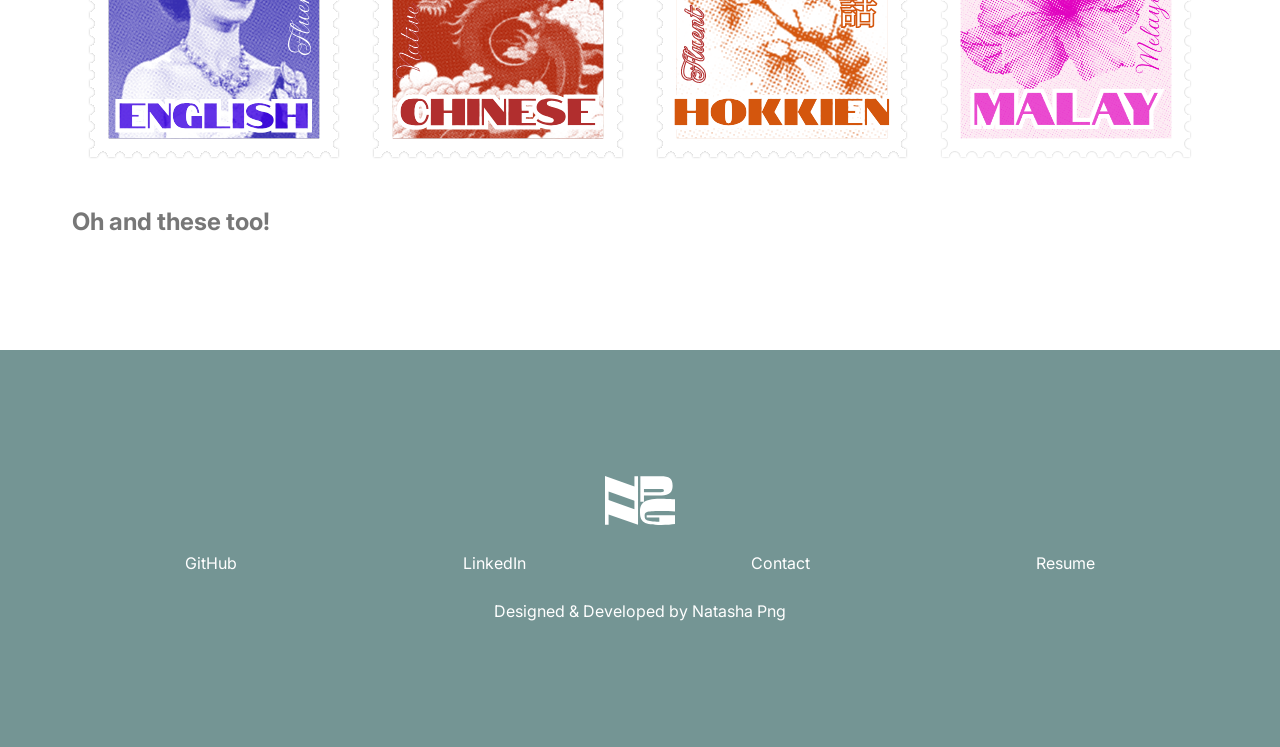
==== commit a2853644: "about landing page was too lonf, made shorter" ====
--- a/about.html
+++ b/about.html
@@ -21,7 +21,7 @@
     </script>
   </head>
   <body>
-    <section id="landing-page" onmousemove="moveBackground(event)">
+    <section id="landing-page" onmousemove="moveBackground(event)" class="about--landing">
       <nav>
         <ul class="nav__link--list">
           <li>
@@ -67,12 +67,12 @@
       </nav>
 
       <header class="header">
-        <div class="row__hori row__header">
-          <div>
+        <div class="header__content--wrapper">
+         
             <figure class="me__img--wrapper">
               <img src="./assets/about/me.PNG" alt="" />
             </figure>
-          </div>
+          
           <div class="header__content">
             <h1 class="about--title text--blue">Hey I'm Natasha,</h1>
             <span
@@ -81,7 +81,7 @@
                 <span class="text--blue">Sydney</span>
               </h1></span
             >
-            <br />
+          
             <p class="about--subtitle">
               These are some words my friends describe me as :) Continue to read
               to learn more about me <3
@@ -109,11 +109,7 @@
             </div>
           </div>
 
-          <!-- <div class="row__half">
-                <figure class="header__img--wrapper">
-                    <img src="/assets/herculabs__mockup.png" alt="" class="header__img">
-                </figure>
-              </div> -->
+         
         </div>
       </header>
 
--- a/style.css
+++ b/style.css
@@ -141,14 +141,44 @@
 }
 
 .title {
-    font-size: 120px;
+    font-size: 108px;
+    color: #051616dc;
     margin-bottom: 12px;
     text-align: left;
     line-height: 1;
-}
+    width: fit-content;
+}
+
+
+/*
+
+ABOUT
+
+*/
+
+.header__content--wrapper {
+    display: flex;
+    flex-direction: row-reverse;
+    align-items: center;
+    justify-content: space-between;
+    width: 100%;
+    max-width: 1080px;
+}
+
+.me__img--wrapper {
+    width: 70%;
+    transform: scale(1.125);
+    transition: transform 0.3s ease; /* Smooth transition for the tilt effect */
+}
+
+.me__img--wrapper:hover {
+    transform: rotate(-3deg) scale(1.25); /* Slight tilt and zoom effect */
+}
+
 
 .about--title {
     font-size: 3em;
+    padding-bottom: 0.5rem;
 }
 
 .about__item {
@@ -197,7 +227,7 @@
 }
 
 .text--blue {
-    color: #485be3;
+    color: #0c9590;
 }
 
 .button {
@@ -376,16 +406,46 @@
     left: 50%;
     transform: translate(-50%, -50%);
     width: 100%;
-    max-width: 1000px;
+    max-width: 1080px;
     padding: 0 30px;
 }
 
+.header__container {
+    display: flex;
+    align-items: center;
+    text-align: left;
+    
+}   
+
+.header__content {
+    width: 100%;
+}
+
+.header__img--wrapper {
+    width:30%;
+    display: flex;
+    align-items: center;
+    justify-content: center;
+    transition: transform 0.3s ease; /* Smooth transition for the tilt effect */
+}
+
+.header__img--wrapper:hover {
+    transform: rotate(7deg) scale(1.5); /* Slight tilt and zoom effect */
+}
+
+.header__img {
+    width: 100%;
+    height: auto;
+    transform: scale(1.25);
+}
+
 .header__para {
-    font-size: 24px;
+    font-size: 28px;
+    font-weight: 400;
     line-height: 2;
-    max-width: 100%;
+    max-width:75%;
     padding-bottom: 1rem;
-    color: #777777;
+    color: #00000088;
 }
 
 .social__list {
@@ -408,7 +468,7 @@
 }
 
 .bg--blue {
-    background-color: #485be3
+    background-color: #0c9590
 }
 
 .mail__btn {
@@ -707,8 +767,9 @@
 
 .section__title {
     text-align: center;
-    font-size: 48px;
+    font-size: 38px;
     margin-bottom: 60px;
+    padding: 2rem 0;
 }
 
 .project__img {
@@ -1005,13 +1066,17 @@
     position: relative;
     background-color: #0d474492;
     display: flex;
+    align-items: center;
+    justify-content: center;
     padding: 6% 0;
 }
 
 .footer__row {
     display: flex;
+    width: 100%;
     flex-direction: column;
     align-items: center;
+    justify-content: center;
 }
 
 .footer__logo--img {
@@ -1021,11 +1086,15 @@
 
 .footer__social--list {
     width: 100%;
-    max-width: 60%;
+    
     display: flex;
     justify-content: space-around;
     margin: 28px 0;
 
+}
+
+.footer__social--link {
+    padding: 0 0.15rem;
 }
 
 .footer__social--link,
@@ -1136,6 +1205,10 @@
         width: 100%; /* Make images responsive */
         margin: 0 0 1rem 0; /* Add spacing below the image */
       }
+
+      .about--subtitle {
+        padding: 0; /* Adjust subtitle size */
+      }
     
       .section__para {
         width: 100%; /* Ensure text takes full width */
@@ -1172,7 +1245,7 @@
         font-size: 1rem;
     }
 
-    .nav__link:nth-child(2) {
+    .nav__link:nth-child(4) {
         display: none;
     }
     
@@ -1205,13 +1278,8 @@
         padding: 40px;
     }
 
-    .row__header {
-        flex-direction: column;
-    }
-
-    .direction__column {
-        flex-direction: column;
-    }
+  
+  
 
     .row__half {
         width: 100%;
@@ -1222,7 +1290,28 @@
         margin-bottom: 1.2rem;
     }
 
-
-
+   .header__img--wrapper {
+    display: none;
+   }
+
+   .header__content {
+    display: flex;
+    flex-direction: column;
+    width: 100%;
+    justify-content: center;
+    align-items: center;
+    text-align: center;
+   }
+
+   .title {
+    text-align: center;
+    line-height: 1.2;
+   }
+
+
+   .header__content--wrapper {
+    flex-direction: column;
+    text-align: center;
+   }
  
 }
